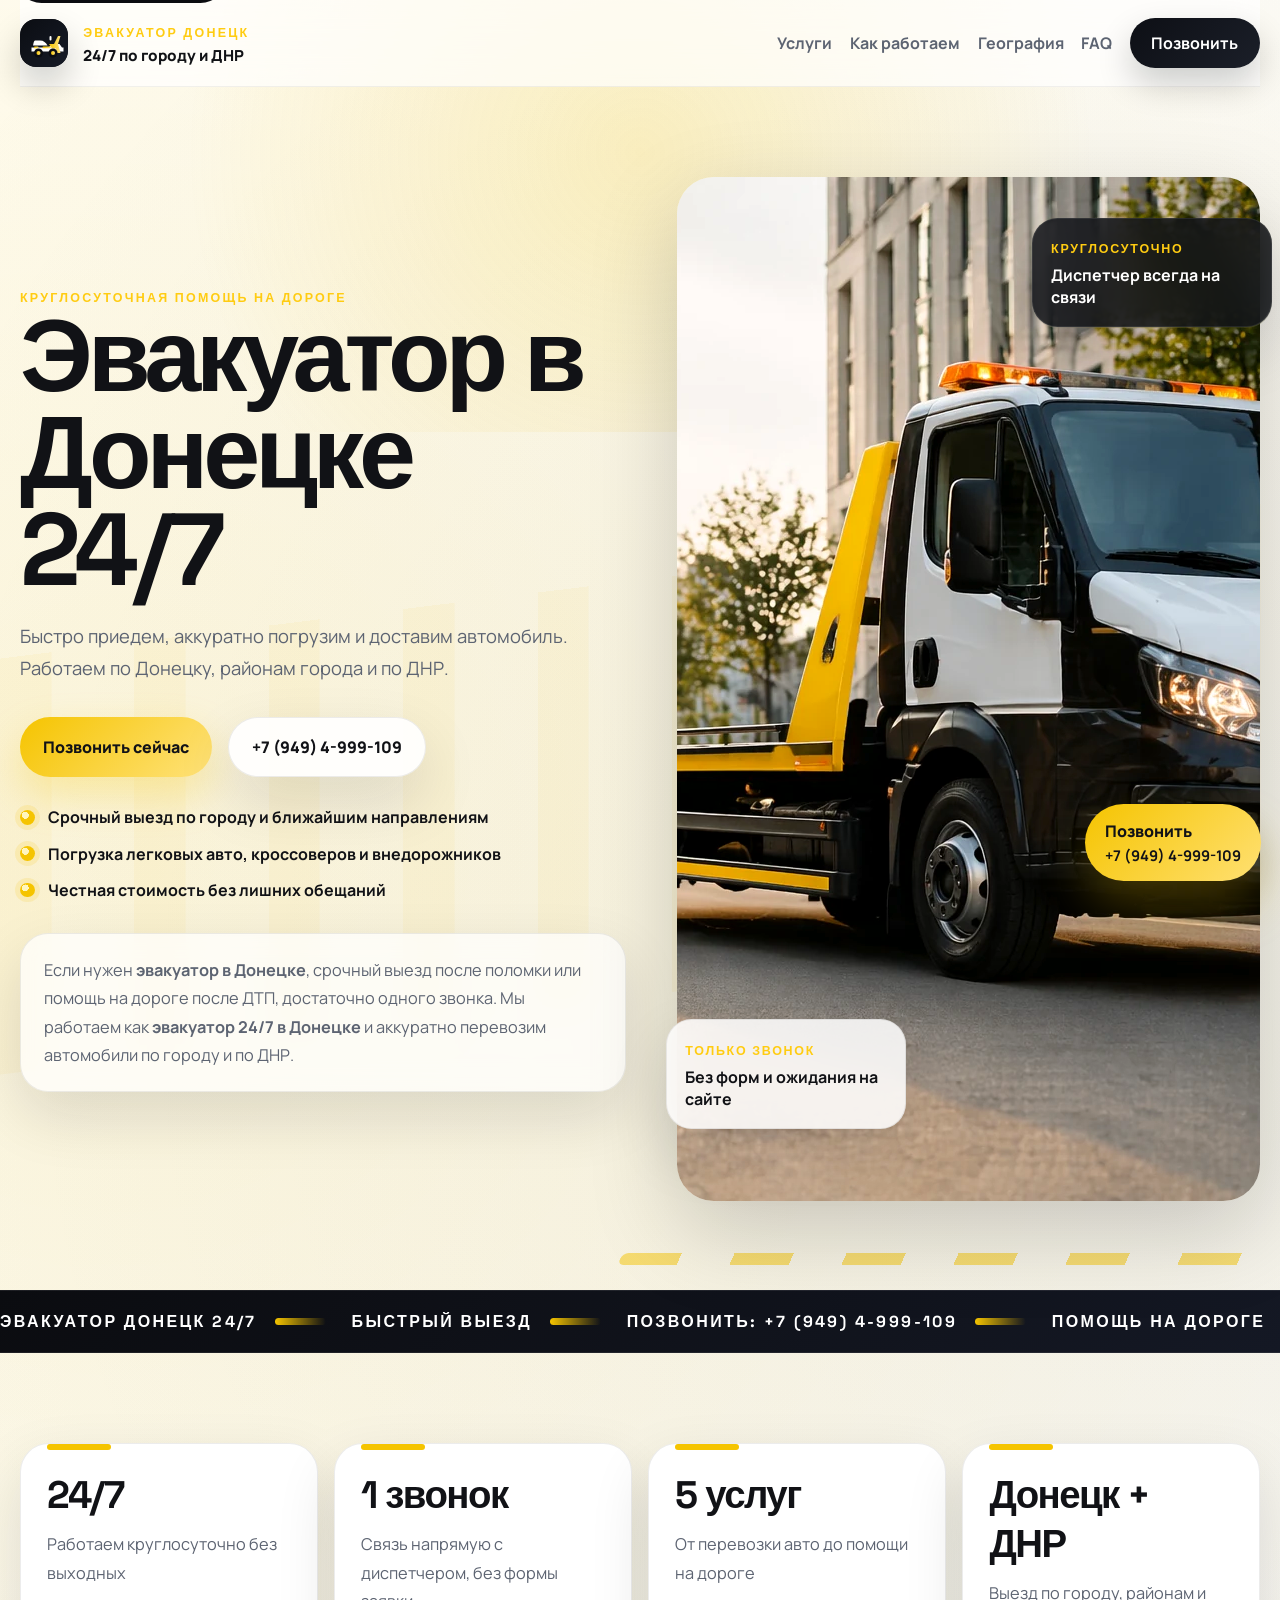
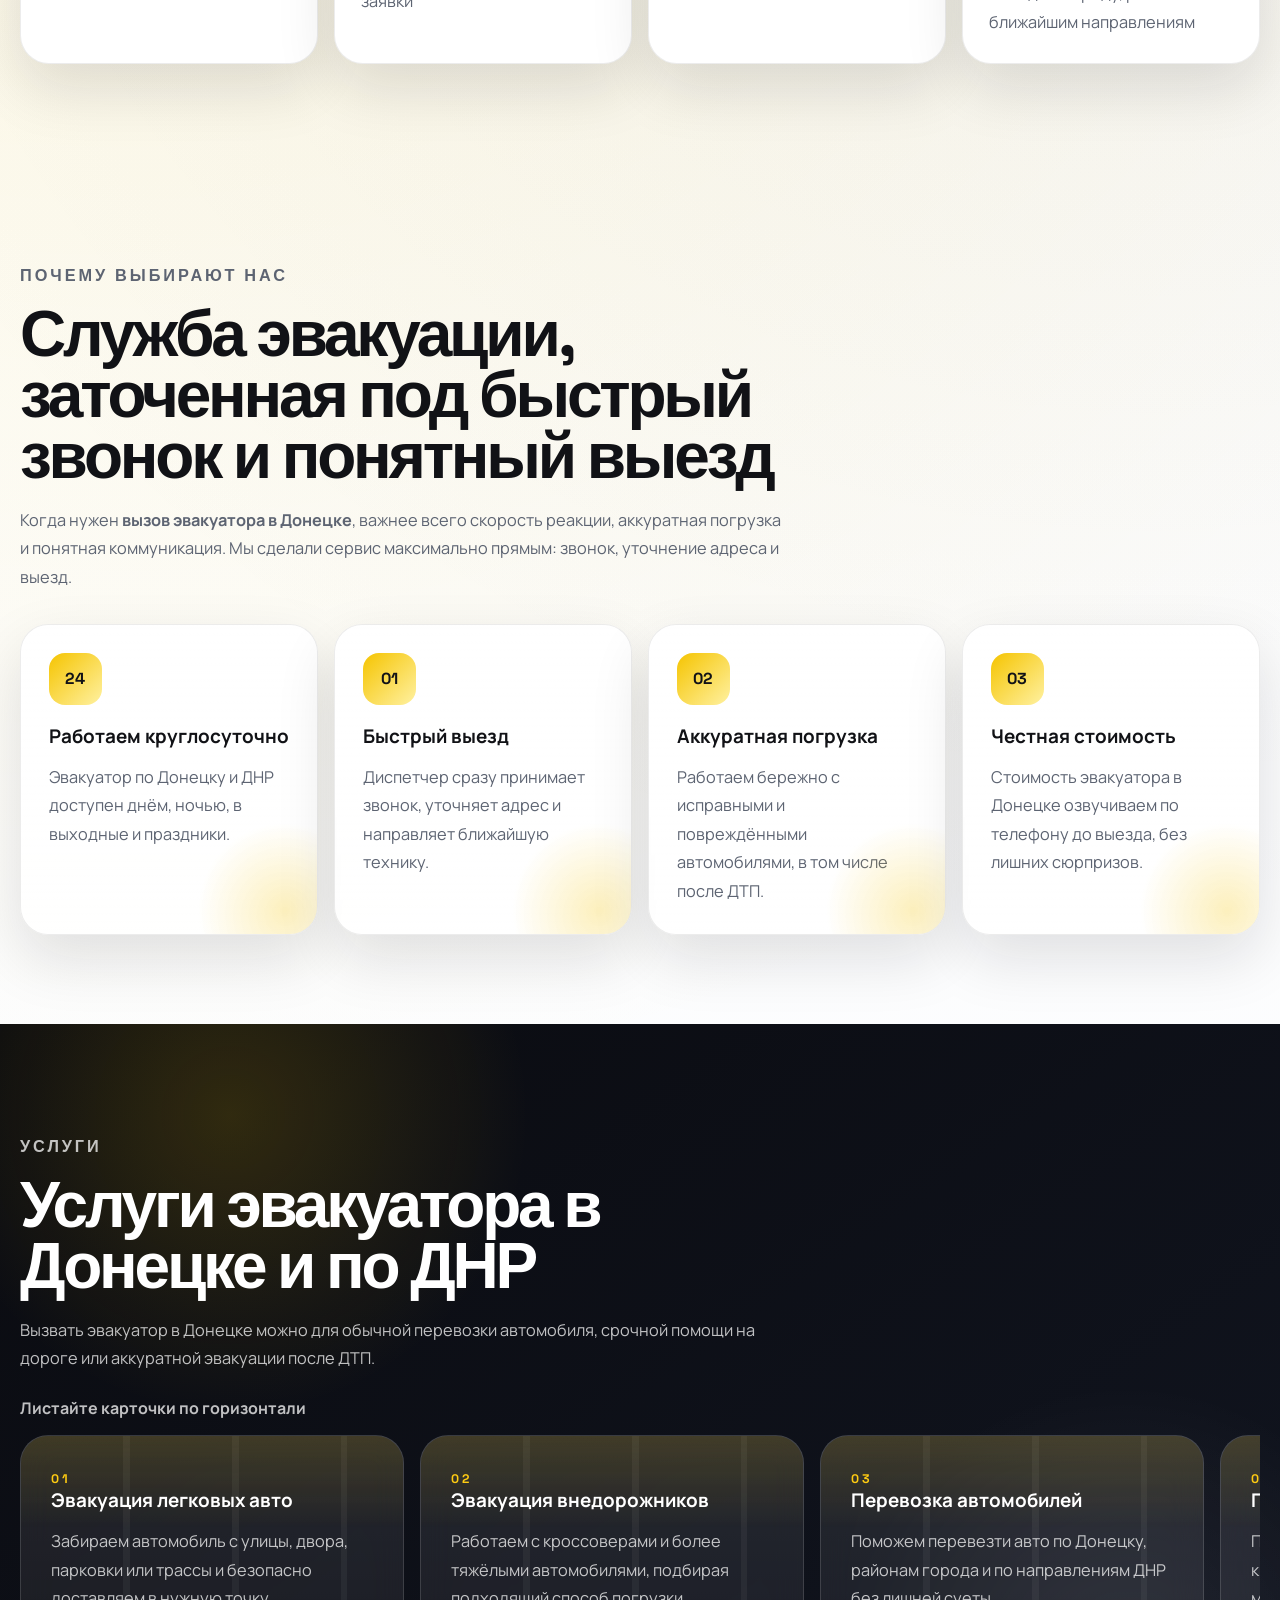
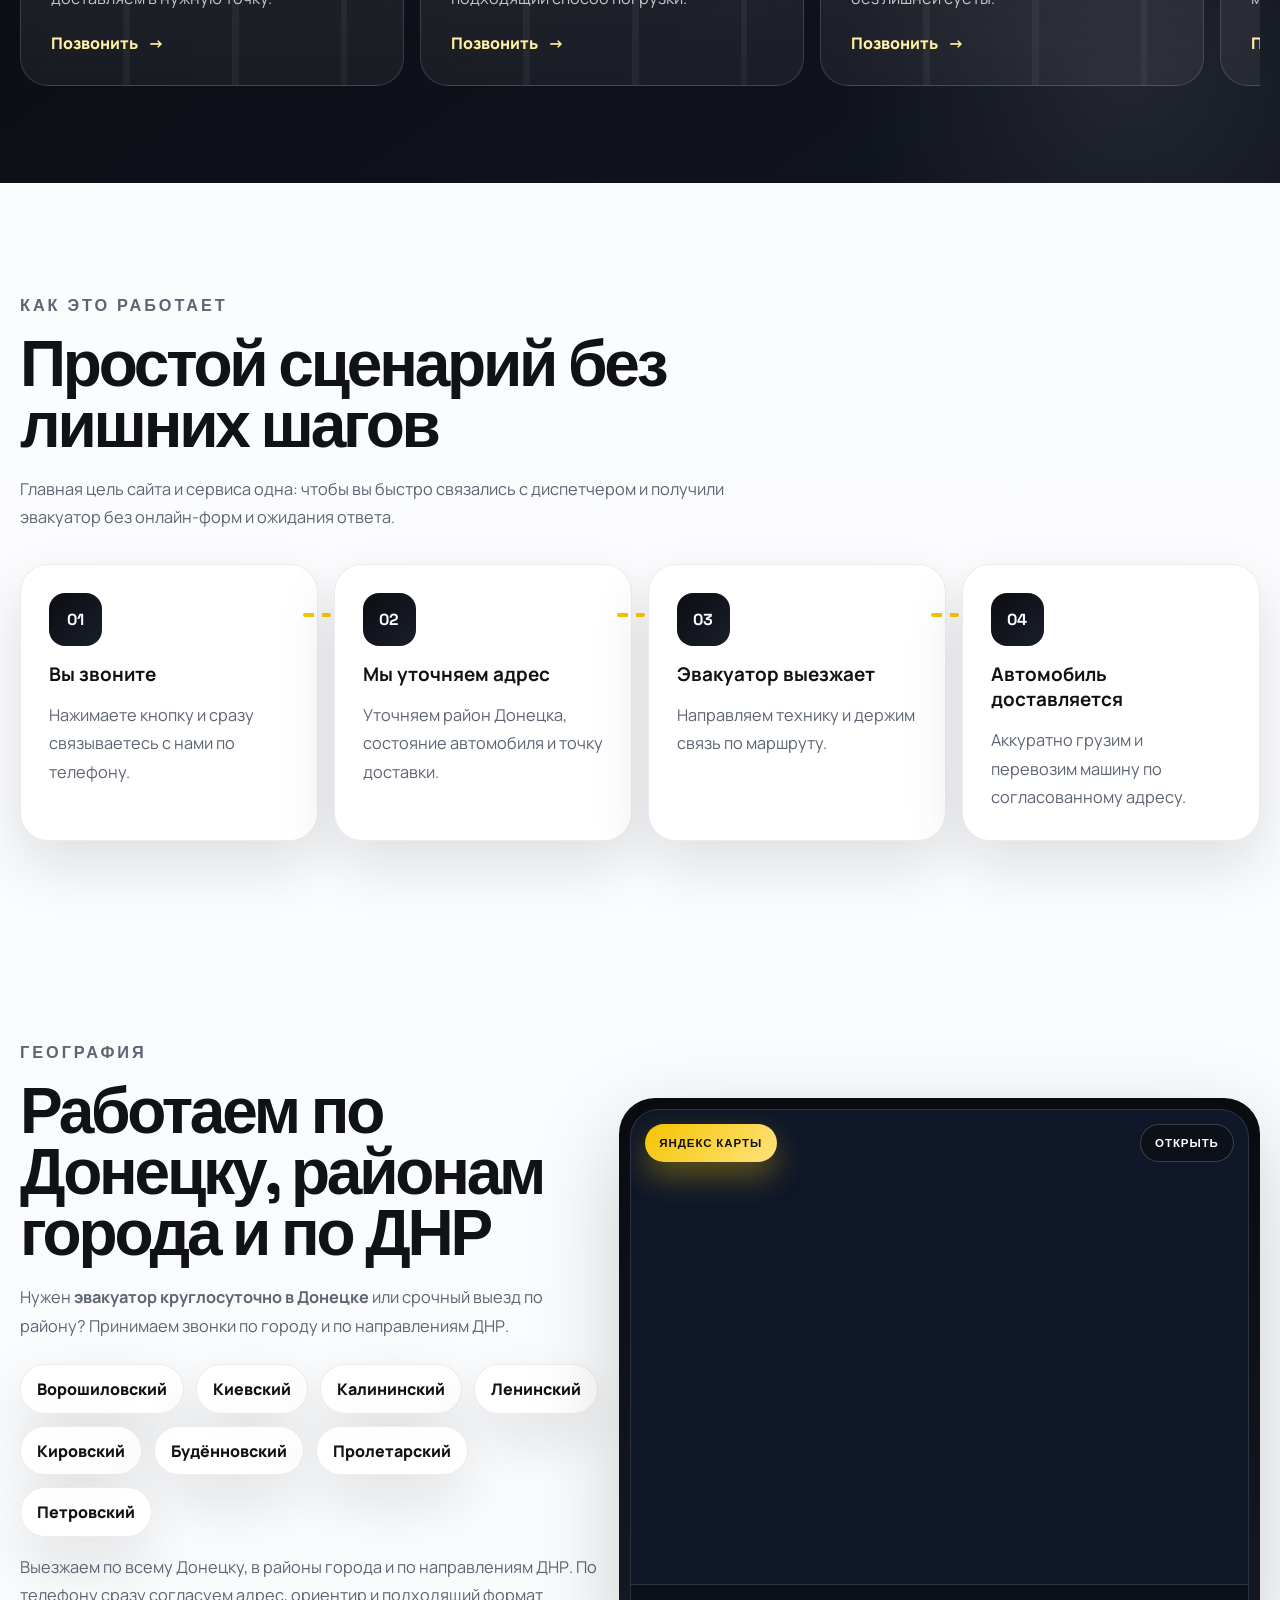
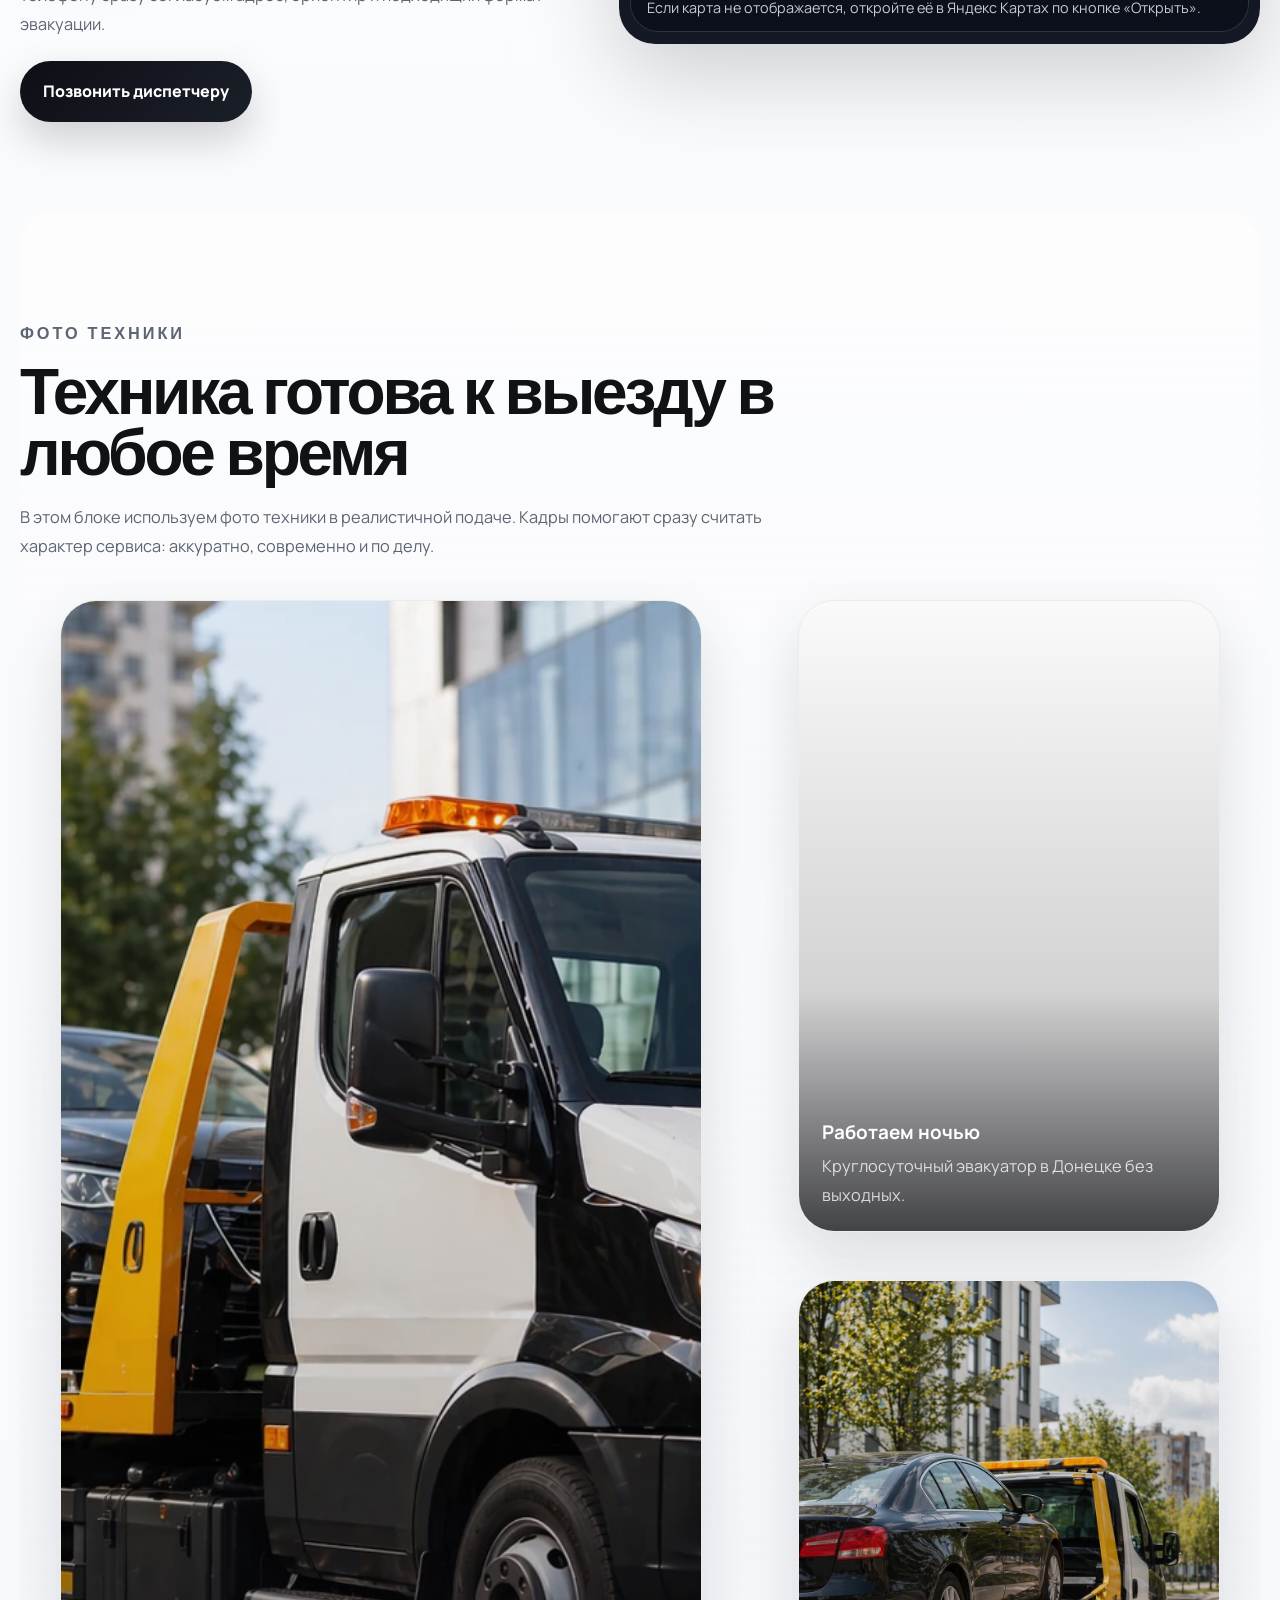
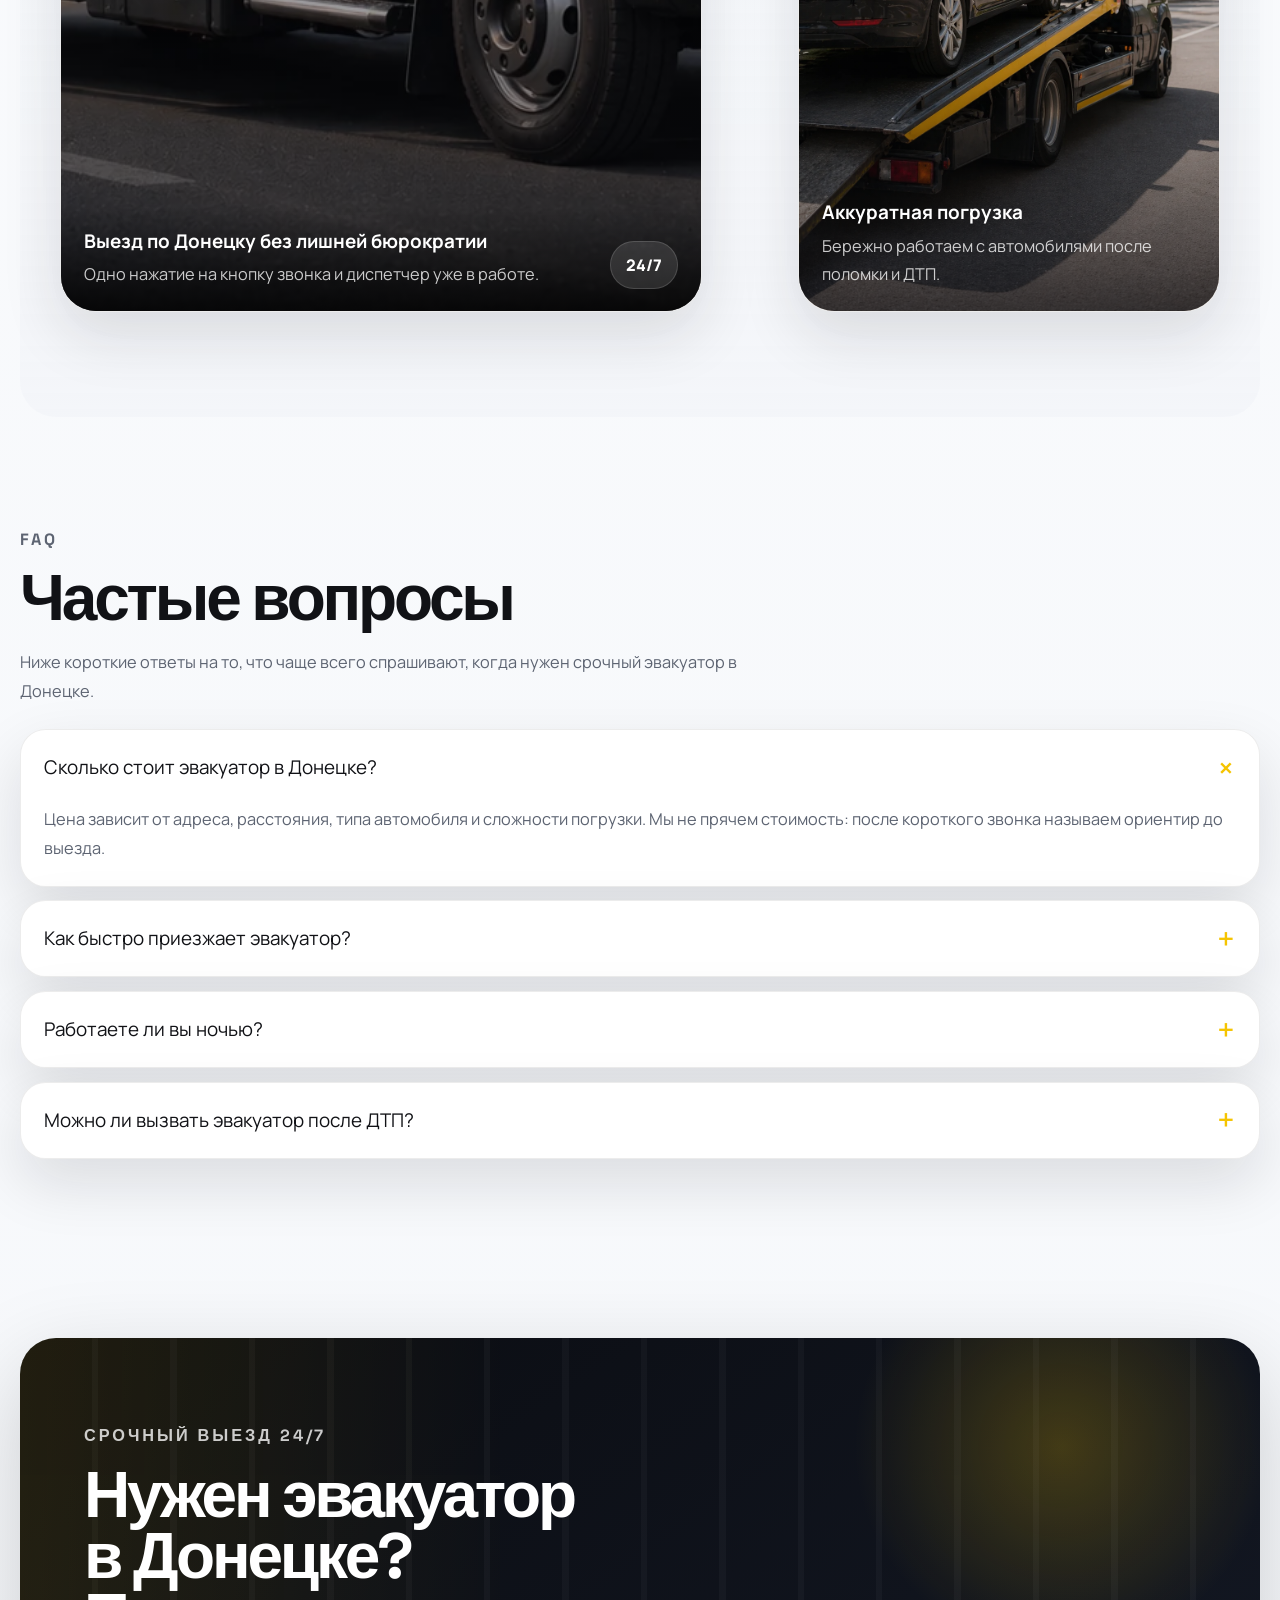
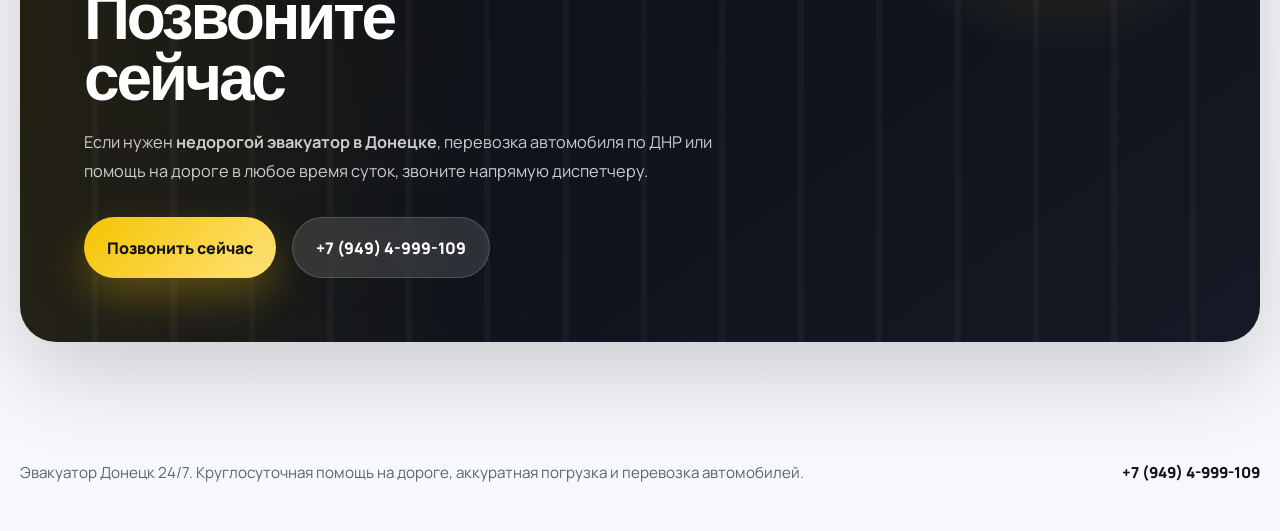
==== index.html @ 84c9714b "Initial publish: towing service landing page" ====
<!DOCTYPE html>
<html lang="ru">
<head>
  <meta charset="UTF-8">
  <meta name="viewport" content="width=device-width, initial-scale=1.0">
  <title>Эвакуатор в Донецке 24/7 | Вызвать эвакуатор по ДНР | +7 (949) 4-999-109</title>
  <meta name="description" content="Эвакуатор в Донецке 24/7 и по ДНР. Быстрый выезд, аккуратная погрузка, помощь на дороге и эвакуация после ДТП. Звоните: +7 (949) 4-999-109.">
  <meta name="keywords" content="эвакуатор Донецк, вызвать эвакуатор Донецк, эвакуатор ДНР, эвакуатор круглосуточно Донецк, эвакуатор 24/7 Донецк, срочный эвакуатор Донецк, недорогой эвакуатор Донецк, помощь на дороге Донецк">
  <meta name="robots" content="index,follow">
  <meta name="theme-color" content="#f5c400">
  <meta property="og:locale" content="ru_RU">
  <meta property="og:type" content="website">
  <meta property="og:title" content="Эвакуатор в Донецке 24/7">
  <meta property="og:description" content="Быстрый выезд по Донецку и ДНР. Только звонок, без форм и ожидания.">
  <meta property="og:image" content="assets/og-cover.svg">
  <meta property="og:image:type" content="image/svg+xml">
  <meta property="og:image:alt" content="Эвакуатор в Донецке 24/7">
  <link rel="preconnect" href="https://fonts.googleapis.com">
  <link rel="preconnect" href="https://fonts.gstatic.com" crossorigin>
  <link href="https://fonts.googleapis.com/css2?family=Manrope:wght@500;700;800&family=Space+Grotesk:wght@500;700&display=swap" rel="stylesheet">
  <link rel="preload" href="assets/tow-hero-photo.webp" as="image">
  <link rel="icon" href="assets/favicon.svg" type="image/svg+xml">
  <link rel="stylesheet" href="styles.css">
  <script type="application/ld+json">
    {
      "@context": "https://schema.org",
      "@type": "LocalBusiness",
      "name": "Эвакуатор в Донецке 24/7",
      "description": "Круглосуточный эвакуатор в Донецке и по ДНР. Быстрый выезд, аккуратная погрузка, перевозка автомобилей и помощь на дороге.",
      "telephone": "+79494999109",
      "areaServed": [
        {
          "@type": "City",
          "name": "Донецк"
        },
        {
          "@type": "AdministrativeArea",
          "name": "ДНР"
        }
      ],
      "openingHours": "Mo-Su 00:00-23:59",
      "serviceType": [
        "Эвакуатор Донецк",
        "Эвакуация легковых авто",
        "Эвакуация внедорожников",
        "Перевозка автомобилей",
        "Помощь на дороге"
      ],
      "image": "assets/og-cover.svg",
      "url": "./"
    }
  </script>
  <script type="application/ld+json">
    {
      "@context": "https://schema.org",
      "@type": "FAQPage",
      "mainEntity": [
        {
          "@type": "Question",
          "name": "Сколько стоит эвакуатор в Донецке?",
          "acceptedAnswer": {
            "@type": "Answer",
            "text": "Стоимость зависит от адреса, расстояния, типа автомобиля и сложности погрузки. Точную цену сообщаем по телефону до выезда."
          }
        },
        {
          "@type": "Question",
          "name": "Как быстро приезжает эвакуатор?",
          "acceptedAnswer": {
            "@type": "Answer",
            "text": "Диспетчер сразу уточняет адрес и направляет ближайший экипаж. Стараемся выезжать максимально быстро по Донецку и направлениям ДНР."
          }
        },
        {
          "@type": "Question",
          "name": "Работаете ли вы ночью?",
          "acceptedAnswer": {
            "@type": "Answer",
            "text": "Да, эвакуатор в Донецке работает круглосуточно, без выходных и праздников."
          }
        },
        {
          "@type": "Question",
          "name": "Можно ли вызвать эвакуатор после ДТП?",
          "acceptedAnswer": {
            "@type": "Answer",
            "text": "Да, выезжаем на эвакуацию после ДТП, аккуратно грузим автомобиль и доставляем его по указанному адресу."
          }
        }
      ]
    }
  </script>
</head>
<body>
  <a class="skip-link" href="#content">Перейти к содержанию</a>

  <div class="page-shell">
    <header class="site-header">
      <a class="logo-block" href="#top" aria-label="Эвакуатор в Донецке">
        <span class="logo-mark" aria-hidden="true">
          <img src="assets/logo-tow.svg" alt="" width="64" height="64" loading="eager" decoding="async">
        </span>
        <span>
          <span class="logo-kicker">Эвакуатор Донецк</span>
          <span class="logo-title">24/7 по городу и ДНР</span>
        </span>
      </a>

      <nav class="site-nav" aria-label="Навигация по сайту">
        <a href="#services">Услуги</a>
        <a href="#workflow">Как работаем</a>
        <a href="#coverage">География</a>
        <a href="#faq">FAQ</a>
        <a class="nav-call" href="tel:+79494999109">Позвонить</a>
      </nav>
    </header>

    <main id="content">
      <section class="hero section-anchor" id="top">
        <div class="hero-copy">
          <p class="eyebrow">Круглосуточная помощь на дороге</p>
          <h1>Эвакуатор в Донецке 24/7</h1>
          <p class="hero-lead">
            Быстро приедем, аккуратно погрузим и доставим автомобиль. Работаем по Донецку, районам города и по ДНР.
          </p>

          <div class="hero-actions">
            <a class="btn btn-primary pulse" href="tel:+79494999109">Позвонить сейчас</a>
            <a class="phone-badge" href="tel:+79494999109">+7 (949) 4-999-109</a>
          </div>

          <ul class="hero-points" aria-label="Преимущества">
            <li>Срочный выезд по городу и ближайшим направлениям</li>
            <li>Погрузка легковых авто, кроссоверов и внедорожников</li>
            <li>Честная стоимость без лишних обещаний</li>
          </ul>

          <div class="hero-search-copy">
            <p>
              Если нужен <strong>эвакуатор в Донецке</strong>, срочный выезд после поломки или помощь на дороге после ДТП, достаточно одного звонка.
              Мы работаем как <strong>эвакуатор 24/7 в Донецке</strong> и аккуратно перевозим автомобили по городу и по ДНР.
            </p>
          </div>
        </div>

        <div class="hero-visual">
          <div class="hero-road"></div>
          <div class="hero-card hero-card--top">
            <span class="card-label">Круглосуточно</span>
            <strong>Диспетчер всегда на связи</strong>
          </div>
          <img src="assets/tow-hero-photo.webp" alt="Фото современного эвакуатора для выезда по Донецку и ДНР" width="1536" height="1024" loading="eager" fetchpriority="high">
          <div class="hero-card hero-card--bottom">
            <span class="card-label">Только звонок</span>
            <strong>Без форм и ожидания на сайте</strong>
          </div>
        </div>
      </section>

      <section class="ticker" aria-label="Бегущая строка">
        <div class="ticker-strip">
          <div class="ticker-group">
            <span class="ticker-item">ЭВАКУАТОР ДОНЕЦК 24/7</span>
            <span class="ticker-item">БЫСТРЫЙ ВЫЕЗД</span>
            <span class="ticker-item">ПОЗВОНИТЬ: +7 (949) 4-999-109</span>
            <span class="ticker-item">ПОМОЩЬ НА ДОРОГЕ</span>
          </div>
          <div class="ticker-group" aria-hidden="true">
            <span class="ticker-item">ЭВАКУАТОР ДОНЕЦК 24/7</span>
            <span class="ticker-item">БЫСТРЫЙ ВЫЕЗД</span>
            <span class="ticker-item">ПОЗВОНИТЬ: +7 (949) 4-999-109</span>
            <span class="ticker-item">ПОМОЩЬ НА ДОРОГЕ</span>
          </div>
        </div>
      </section>

      <section class="metrics reveal">
        <article class="metric-card">
          <span class="metric-value">24/7</span>
          <p>Работаем круглосуточно без выходных</p>
        </article>
        <article class="metric-card">
          <span class="metric-value">1 звонок</span>
          <p>Связь напрямую с диспетчером, без формы заявки</p>
        </article>
        <article class="metric-card">
          <span class="metric-value">5 услуг</span>
          <p>От перевозки авто до помощи на дороге</p>
        </article>
        <article class="metric-card">
          <span class="metric-value">Донецк + ДНР</span>
          <p>Выезд по городу, районам и ближайшим направлениям</p>
        </article>
      </section>

      <section class="benefits reveal" id="benefits">
        <div class="section-heading">
          <p class="eyebrow">Почему выбирают нас</p>
          <h2>Служба эвакуации, заточенная под быстрый звонок и понятный выезд</h2>
          <p>
            Когда нужен <strong>вызов эвакуатора в Донецке</strong>, важнее всего скорость реакции, аккуратная погрузка и понятная коммуникация. Мы сделали сервис максимально прямым: звонок, уточнение адреса и выезд.
          </p>
        </div>

        <div class="benefit-grid">
          <article class="glass-card">
            <div class="icon-badge">24</div>
            <h3>Работаем круглосуточно</h3>
            <p>Эвакуатор по Донецку и ДНР доступен днём, ночью, в выходные и праздники.</p>
          </article>
          <article class="glass-card">
            <div class="icon-badge">01</div>
            <h3>Быстрый выезд</h3>
            <p>Диспетчер сразу принимает звонок, уточняет адрес и направляет ближайшую технику.</p>
          </article>
          <article class="glass-card">
            <div class="icon-badge">02</div>
            <h3>Аккуратная погрузка</h3>
            <p>Работаем бережно с исправными и повреждёнными автомобилями, в том числе после ДТП.</p>
          </article>
          <article class="glass-card">
            <div class="icon-badge">03</div>
            <h3>Честная стоимость</h3>
            <p>Стоимость эвакуатора в Донецке озвучиваем по телефону до выезда, без лишних сюрпризов.</p>
          </article>
        </div>
      </section>

      <section class="services reveal section-anchor" id="services">
        <div class="section-heading">
          <p class="eyebrow">Услуги</p>
          <h2>Услуги эвакуатора в Донецке и по ДНР</h2>
          <p>
            Вызвать эвакуатор в Донецке можно для обычной перевозки автомобиля, срочной помощи на дороге или аккуратной эвакуации после ДТП.
          </p>
        </div>

        <p class="scroll-hint">Листайте карточки по горизонтали</p>

        <div class="services-track">
          <article class="service-card">
            <span class="service-index">01</span>
            <h3>Эвакуация легковых авто</h3>
            <p>Забираем автомобиль с улицы, двора, парковки или трассы и безопасно доставляем в нужную точку.</p>
            <a class="text-link" href="tel:+79494999109">Позвонить</a>
          </article>

          <article class="service-card">
            <span class="service-index">02</span>
            <h3>Эвакуация внедорожников</h3>
            <p>Работаем с кроссоверами и более тяжёлыми автомобилями, подбирая подходящий способ погрузки.</p>
            <a class="text-link" href="tel:+79494999109">Позвонить</a>
          </article>

          <article class="service-card">
            <span class="service-index">03</span>
            <h3>Перевозка автомобилей</h3>
            <p>Поможем перевезти авто по Донецку, районам города и по направлениям ДНР без лишней суеты.</p>
            <a class="text-link" href="tel:+79494999109">Позвонить</a>
          </article>

          <article class="service-card">
            <span class="service-index">04</span>
            <h3>Перевозка спецтехники</h3>
            <p>Перевозим мини-погрузчики, квадроциклы, коммунальную и другую малую спецтехнику по Донецку и ДНР.</p>
            <a class="text-link" href="tel:+79494999109">Позвонить</a>
          </article>

          <article class="service-card">
            <span class="service-index">05</span>
            <h3>Эвакуация после ДТП</h3>
            <p>Выезжаем аккуратно, без лишней спешки, чтобы безопасно погрузить и доставить повреждённый автомобиль.</p>
            <a class="text-link" href="tel:+79494999109">Позвонить</a>
          </article>
        </div>
      </section>

      <section class="workflow reveal section-anchor" id="workflow">
        <div class="section-heading">
          <p class="eyebrow">Как это работает</p>
          <h2>Простой сценарий без лишних шагов</h2>
          <p>Главная цель сайта и сервиса одна: чтобы вы быстро связались с диспетчером и получили эвакуатор без онлайн-форм и ожидания ответа.</p>
        </div>

        <div class="workflow-grid">
          <article class="step-card">
            <div class="step-num">01</div>
            <h3>Вы звоните</h3>
            <p>Нажимаете кнопку и сразу связываетесь с нами по телефону.</p>
          </article>

          <article class="step-card">
            <div class="step-num">02</div>
            <h3>Мы уточняем адрес</h3>
            <p>Уточняем район Донецка, состояние автомобиля и точку доставки.</p>
          </article>

          <article class="step-card">
            <div class="step-num">03</div>
            <h3>Эвакуатор выезжает</h3>
            <p>Направляем технику и держим связь по маршруту.</p>
          </article>

          <article class="step-card">
            <div class="step-num">04</div>
            <h3>Автомобиль доставляется</h3>
            <p>Аккуратно грузим и перевозим машину по согласованному адресу.</p>
          </article>
        </div>
      </section>

      <section class="geography reveal section-anchor" id="coverage">
        <div class="geo-copy">
          <div class="section-heading">
            <p class="eyebrow">География</p>
            <h2>Работаем по Донецку, районам города и по ДНР</h2>
            <p>
              Нужен <strong>эвакуатор круглосуточно в Донецке</strong> или срочный выезд по району? Принимаем звонки по городу и по направлениям ДНР.
            </p>
          </div>

          <div class="geo-tags">
            <span>Ворошиловский</span>
            <span>Киевский</span>
            <span>Калининский</span>
            <span>Ленинский</span>
            <span>Кировский</span>
            <span>Будённовский</span>
            <span>Пролетарский</span>
            <span>Петровский</span>
          </div>

          <p class="geo-description">
            Выезжаем по всему Донецку, в районы города и по направлениям ДНР. По телефону сразу согласуем адрес, ориентир и подходящий формат эвакуации.
          </p>

          <a class="btn btn-secondary" href="tel:+79494999109">Позвонить диспетчеру</a>
        </div>

        <div class="geo-map">
          <div class="geo-map-shell">
            <div class="geo-map-toolbar">
              <span class="geo-map-badge">Яндекс Карты</span>
              <a class="geo-map-link" href="https://yandex.ru/maps/?ll=37.802850%2C48.015883&pt=37.802850,48.015883,pm2ylm&z=10" target="_blank" rel="noopener noreferrer">Открыть</a>
            </div>
            <iframe
              src="https://yandex.ru/map-widget/v1/?ll=37.802850%2C48.015883&pt=37.802850,48.015883,pm2ylm&z=10"
              title="Яндекс карта Донецка и ДНР"
              loading="lazy"
              allowfullscreen
              referrerpolicy="no-referrer-when-downgrade">
              Карта не загрузилась. <a href="https://yandex.ru/maps/?ll=37.802850%2C48.015883&pt=37.802850,48.015883,pm2ylm&z=10" target="_blank" rel="noopener noreferrer">Открыть карту в Яндексе</a>.
            </iframe>
            <p class="geo-map-fallback">Если карта не отображается, откройте её в Яндекс Картах по кнопке «Открыть».</p>
          </div>
        </div>
      </section>

      <section class="fleet reveal section-anchor" id="fleet">
        <div class="section-heading">
          <p class="eyebrow">Фото техники</p>
          <h2>Техника готова к выезду в любое время</h2>
          <p>
            В этом блоке используем фото техники в реалистичной подаче. Кадры помогают сразу считать характер сервиса: аккуратно, современно и по делу.
          </p>
        </div>

        <div class="fleet-grid">
          <figure class="fleet-card fleet-card--large">
            <img src="assets/fleet-day-photo.webp" alt="Фото эвакуатора на дневном выезде в Донецке" width="1672" height="941" loading="lazy" decoding="async">
            <figcaption>
              <div>
                <strong>Выезд по Донецку без лишней бюрократии</strong>
                <p>Одно нажатие на кнопку звонка и диспетчер уже в работе.</p>
              </div>
              <span>24/7</span>
            </figcaption>
          </figure>

          <div class="fleet-stack">
            <figure class="fleet-card">
              <img src="assets/fleet-night-photo.webp" alt="Фото ночного выезда эвакуатора по Донецку" width="1024" height="1536" loading="lazy" decoding="async">
              <figcaption>
                <div>
                  <strong>Работаем ночью</strong>
                  <p>Круглосуточный эвакуатор в Донецке без выходных.</p>
                </div>
              </figcaption>
            </figure>

            <figure class="fleet-card">
              <img src="assets/fleet-loading-photo.webp" alt="Фото аккуратной погрузки автомобиля на эвакуатор" width="1024" height="1536" loading="lazy" decoding="async">
              <figcaption>
                <div>
                  <strong>Аккуратная погрузка</strong>
                  <p>Бережно работаем с автомобилями после поломки и ДТП.</p>
                </div>
              </figcaption>
            </figure>
          </div>
        </div>
      </section>

      <section class="faq reveal section-anchor" id="faq">
        <div class="section-heading">
          <p class="eyebrow">FAQ</p>
          <h2>Частые вопросы</h2>
          <p>Ниже короткие ответы на то, что чаще всего спрашивают, когда нужен срочный эвакуатор в Донецке.</p>
        </div>

        <div class="faq-list">
          <details class="faq-item" open>
            <summary>Сколько стоит эвакуатор в Донецке?</summary>
            <p>Цена зависит от адреса, расстояния, типа автомобиля и сложности погрузки. Мы не прячем стоимость: после короткого звонка называем ориентир до выезда.</p>
          </details>

          <details class="faq-item">
            <summary>Как быстро приезжает эвакуатор?</summary>
            <p>После звонка уточняем точку в Донецке или по ДНР и направляем ближайшую свободную технику. Наша задача — выехать настолько быстро, насколько это позволяет дорожная ситуация.</p>
          </details>

          <details class="faq-item">
            <summary>Работаете ли вы ночью?</summary>
            <p>Да, эвакуатор в Донецке работает круглосуточно. Принимаем звонки 24/7 и выезжаем ночью, утром, днём и вечером.</p>
          </details>

          <details class="faq-item">
            <summary>Можно ли вызвать эвакуатор после ДТП?</summary>
            <p>Да, выезжаем после ДТП, аккуратно грузим повреждённый автомобиль и доставляем его на стоянку, в сервис или по другому согласованному адресу.</p>
          </details>
        </div>
      </section>

      <section class="cta reveal">
        <div class="cta-inner">
          <p class="eyebrow">Срочный выезд 24/7</p>
          <h2>Нужен эвакуатор в Донецке? Позвоните сейчас</h2>
          <p>
            Если нужен <strong>недорогой эвакуатор в Донецке</strong>, перевозка автомобиля по ДНР или помощь на дороге в любое время суток, звоните напрямую диспетчеру.
          </p>

          <div class="hero-actions">
            <a class="btn btn-primary pulse" href="tel:+79494999109">Позвонить сейчас</a>
            <a class="phone-badge phone-badge--light" href="tel:+79494999109">+7 (949) 4-999-109</a>
          </div>
        </div>
      </section>
    </main>

    <footer class="site-footer">
      <p>Эвакуатор Донецк 24/7. Круглосуточная помощь на дороге, аккуратная погрузка и перевозка автомобилей.</p>
      <a href="tel:+79494999109">+7 (949) 4-999-109</a>
    </footer>
  </div>

  <a class="sticky-call pulse" href="tel:+79494999109" aria-label="Позвонить в службу эвакуации в Донецке">
    Позвонить
    <span>+7 (949) 4-999-109</span>
  </a>

  <script src="script.js" defer></script>
</body>
</html>
---- styles.css ----
:root {
  --bg: #f7f8fb;
  --surface: rgba(255, 255, 255, 0.86);
  --surface-strong: #ffffff;
  --surface-dark: #0b0c10;
  --surface-dark-2: #151821;
  --text: #111216;
  --muted: #5d6472;
  --line: rgba(17, 18, 22, 0.08);
  --yellow: #f5c400;
  --yellow-soft: #fff1a1;
  --yellow-strong: #ffcc12;
  --white: #ffffff;
  --shadow: 0 24px 60px rgba(17, 18, 22, 0.12);
  --shadow-heavy: 0 30px 90px rgba(7, 8, 12, 0.18);
  --radius-xl: 36px;
  --radius-lg: 28px;
  --radius-md: 20px;
  --container: 1240px;
  --scroll-offset: 0px;
  --hero-shift: 0px;
  --parallax: 0px;
  --ticker-gap: clamp(1.45rem, 2vw, 2.25rem);
}

*,
*::before,
*::after {
  box-sizing: border-box;
}

html {
  scroll-behavior: smooth;
  overflow-x: hidden;
}

body {
  margin: 0;
  font-family: "Manrope", sans-serif;
  color: var(--text);
  background:
    radial-gradient(circle at 10% 10%, rgba(245, 196, 0, 0.14), transparent 24%),
    radial-gradient(circle at 90% 12%, rgba(17, 18, 22, 0.05), transparent 20%),
    linear-gradient(180deg, #ffffff 0%, #f6f8fb 100%);
  overflow-x: hidden;
}

body::before,
body::after {
  content: "";
  position: fixed;
  pointer-events: none;
  inset: 0;
  z-index: -2;
}

body::before {
  top: -8rem;
  height: 35rem;
  background: radial-gradient(circle at center, rgba(245, 196, 0, 0.18), transparent 65%);
  transform: translateY(calc(var(--scroll-offset) * -0.06));
}

body::after {
  top: auto;
  bottom: -6rem;
  height: 26rem;
  background: repeating-linear-gradient(90deg, rgba(245, 196, 0, 0.12) 0 3.2rem, transparent 3.2rem 8.4rem);
  opacity: 0.42;
  transform: skewY(-7deg) translateY(calc(var(--scroll-offset) * -0.08));
}

::selection {
  background: rgba(245, 196, 0, 0.3);
  color: var(--text);
}

img {
  display: block;
  max-width: 100%;
}

a {
  color: inherit;
  text-decoration: none;
}

p {
  margin: 0;
}

.skip-link {
  position: absolute;
  left: 1rem;
  top: -3rem;
  z-index: 100;
  padding: 0.9rem 1.1rem;
  border-radius: 999px;
  background: var(--surface-dark);
  color: var(--white);
  transition: top 0.2s ease;
}

.skip-link:focus {
  top: 1rem;
}

.page-shell {
  width: min(var(--container), calc(100% - 2rem));
  margin: 0 auto;
}

.site-header {
  position: sticky;
  top: 0;
  z-index: 50;
  display: flex;
  align-items: center;
  justify-content: space-between;
  gap: 1.25rem;
  padding: 1.1rem 0;
  backdrop-filter: blur(20px);
  background: rgba(255, 255, 255, 0.7);
  border-bottom: 1px solid rgba(17, 18, 22, 0.06);
}

.logo-block {
  display: inline-flex;
  align-items: center;
  gap: 0.95rem;
  min-width: 0;
}

.logo-mark {
  position: relative;
  width: 3rem;
  height: 3rem;
  flex: 0 0 3rem;
  border-radius: 1rem;
  overflow: hidden;
  background: linear-gradient(145deg, #191b21, #090a0d);
  box-shadow: inset 0 0 0 1px rgba(255, 255, 255, 0.08), 0 18px 35px rgba(7, 8, 12, 0.2);
}

.logo-mark img {
  width: 100%;
  height: 100%;
  object-fit: cover;
  border-radius: inherit;
}

.logo-kicker,
.eyebrow,
.service-index {
  display: inline-block;
  font-family: "Space Grotesk", sans-serif;
  letter-spacing: 0.18em;
  text-transform: uppercase;
  font-size: 0.78rem;
  font-weight: 700;
}

.logo-kicker,
.eyebrow {
  color: var(--yellow-strong);
}

.logo-title {
  display: block;
  margin-top: 0.22rem;
  font-size: 0.95rem;
  font-weight: 800;
  color: var(--text);
}

.site-nav {
  display: flex;
  align-items: center;
  gap: 1.1rem;
  font-weight: 700;
  color: var(--muted);
}

.site-nav a {
  transition: color 0.25s ease, transform 0.25s ease;
}

.site-nav a:hover,
.site-nav a:focus-visible {
  color: var(--text);
  transform: translateY(-1px);
}

.nav-call {
  padding: 0.9rem 1.35rem;
  border-radius: 999px;
  background: linear-gradient(135deg, #0d0f15, #1b1f29);
  color: var(--white);
  box-shadow: 0 16px 35px rgba(7, 8, 12, 0.2);
}

.section-anchor {
  scroll-margin-top: 6rem;
}

.hero,
.benefits,
.services,
.workflow,
.geography,
.fleet,
.faq,
.cta,
.metrics {
  padding: clamp(3rem, 7vw, 6rem) 0;
}

.hero {
  position: relative;
  display: grid;
  grid-template-columns: minmax(0, 1.02fr) minmax(0, 0.98fr);
  gap: clamp(1.8rem, 4vw, 3.8rem);
  align-items: center;
  min-height: calc(100svh - 6.25rem);
}

.hero::before {
  content: "";
  position: absolute;
  inset: auto 0 1.6rem auto;
  width: min(40rem, 60%);
  height: 0.75rem;
  border-radius: 999px;
  background: repeating-linear-gradient(90deg, var(--yellow) 0 3.7rem, transparent 3.7rem 7rem);
  opacity: 0.5;
  transform: skewX(-24deg);
  animation: laneShift 8s linear infinite;
}

.hero-copy {
  position: relative;
  z-index: 2;
}

.hero h1,
.section-heading h2,
.cta-inner h2 {
  margin: 0;
  font-family: "Space Grotesk", sans-serif;
  font-weight: 700;
  line-height: 0.95;
  letter-spacing: -0.05em;
}

.hero h1 {
  max-width: 9ch;
  font-size: clamp(3.3rem, 8vw, 6.4rem);
}

.hero-lead,
.section-heading p,
.hero-search-copy p,
.service-card p,
.glass-card p,
.step-card p,
.geo-description,
.cta-inner p,
.faq-item p,
.metric-card p,
.fleet-card p {
  color: var(--muted);
  line-height: 1.75;
  font-size: 1.02rem;
}

.hero-lead {
  margin-top: 1.35rem;
  max-width: 38rem;
  font-size: 1.15rem;
}

.hero-actions {
  display: flex;
  flex-wrap: wrap;
  gap: 0.95rem;
  margin-top: 2rem;
}

.btn,
.phone-badge,
.sticky-call {
  display: inline-flex;
  align-items: center;
  justify-content: center;
  min-height: 3.8rem;
  padding: 0.95rem 1.45rem;
  border-radius: 999px;
  font-weight: 800;
  transition: transform 0.28s ease, box-shadow 0.28s ease, background 0.28s ease;
}

.btn:hover,
.btn:focus-visible,
.phone-badge:hover,
.phone-badge:focus-visible,
.sticky-call:hover,
.sticky-call:focus-visible {
  transform: translateY(-3px);
}

.btn-primary {
  color: #111217;
  background: linear-gradient(135deg, var(--yellow), #ffe27a);
  box-shadow: 0 18px 40px rgba(245, 196, 0, 0.28);
}

.btn-secondary {
  color: var(--white);
  background: linear-gradient(135deg, #0d0f15, #1b1f29);
  box-shadow: 0 18px 40px rgba(9, 10, 14, 0.18);
}

.phone-badge {
  color: var(--text);
  background: rgba(255, 255, 255, 0.9);
  border: 1px solid rgba(17, 18, 22, 0.08);
  box-shadow: var(--shadow);
}

.phone-badge--light {
  background: rgba(255, 255, 255, 0.12);
  color: var(--white);
  border-color: rgba(255, 255, 255, 0.16);
  backdrop-filter: blur(10px);
}

.hero-points {
  display: grid;
  gap: 0.9rem;
  padding: 0;
  margin: 1.8rem 0 0;
  list-style: none;
}

.hero-points li {
  display: flex;
  align-items: center;
  gap: 0.85rem;
  font-weight: 700;
}

.hero-points li::before {
  content: "";
  width: 0.92rem;
  height: 0.92rem;
  flex: 0 0 0.92rem;
  border-radius: 999px;
  background: radial-gradient(circle at 35% 35%, #fff6be 0 25%, var(--yellow) 26% 100%);
  box-shadow: 0 0 0 5px rgba(245, 196, 0, 0.15);
}

.hero-search-copy {
  max-width: 40rem;
  margin-top: 2rem;
  padding: 1.35rem 1.45rem;
  border-radius: 1.75rem;
  background: rgba(255, 255, 255, 0.72);
  border: 1px solid rgba(17, 18, 22, 0.08);
  box-shadow: var(--shadow);
  backdrop-filter: blur(14px);
}

.hero-visual {
  position: relative;
  min-height: 34rem;
}

.hero-visual img {
  position: relative;
  z-index: 2;
  width: 100%;
  min-height: 33rem;
  object-fit: cover;
  border-radius: 2.3rem;
  box-shadow: var(--shadow-heavy);
  transform: translateY(calc(var(--hero-shift) * -1));
  filter: saturate(1.02) contrast(1.02);
}

.hero-road {
  position: absolute;
  inset: auto 0 6% 0;
  height: 12rem;
  border-radius: 999px;
  background:
    radial-gradient(circle at center, rgba(245, 196, 0, 0.3), transparent 58%),
    linear-gradient(90deg, transparent, rgba(255, 255, 255, 0.25), transparent);
  filter: blur(18px);
}

.hero-card {
  position: absolute;
  z-index: 3;
  width: min(15rem, 42%);
  padding: 1.1rem 1.15rem;
  border-radius: 1.6rem;
  box-shadow: var(--shadow);
  backdrop-filter: blur(18px);
}

.hero-card strong {
  display: block;
  margin-top: 0.45rem;
  line-height: 1.35;
}

.hero-card--top {
  top: 4%;
  right: -2%;
  background: rgba(14, 16, 22, 0.84);
  color: var(--white);
  border: 1px solid rgba(255, 255, 255, 0.08);
}

.hero-card--bottom {
  left: -2%;
  bottom: 7%;
  background: rgba(255, 255, 255, 0.86);
  color: var(--text);
  border: 1px solid rgba(17, 18, 22, 0.08);
}

.card-label {
  display: inline-block;
  color: var(--yellow-strong);
  font-family: "Space Grotesk", sans-serif;
  font-size: 0.78rem;
  font-weight: 700;
  letter-spacing: 0.14em;
  text-transform: uppercase;
}

.ticker {
  position: relative;
  overflow: hidden;
  margin: 0 calc(50% - 50vw);
  padding: 1.25rem 0;
  background: linear-gradient(135deg, #0b0c10, #141824);
  color: var(--white);
  border-block: 1px solid rgba(255, 255, 255, 0.08);
}

.ticker-strip {
  display: flex;
  width: max-content;
  min-width: 100%;
  will-change: transform;
  animation: marquee 24s linear infinite;
}

.ticker-group {
  display: flex;
  align-items: center;
  gap: var(--ticker-gap);
  flex: 0 0 auto;
  padding-right: var(--ticker-gap);
  white-space: nowrap;
}

.ticker-item {
  display: inline-flex;
  align-items: center;
  gap: clamp(0.95rem, 1.4vw, 1.4rem);
  font-family: "Space Grotesk", sans-serif;
  font-weight: 700;
  letter-spacing: 0.15em;
  text-transform: uppercase;
}

.ticker-item::after {
  content: "";
  width: clamp(2.3rem, 4vw, 3.5rem);
  height: 0.38rem;
  border-radius: 999px;
  background: linear-gradient(90deg, var(--yellow), transparent);
}

.metrics {
  display: grid;
  grid-template-columns: repeat(4, minmax(0, 1fr));
  gap: 1rem;
}

.metric-card,
.glass-card,
.step-card,
.faq-item,
.fleet-card {
  background: var(--surface-strong);
  border: 1px solid rgba(17, 18, 22, 0.08);
  box-shadow: var(--shadow);
}

.metric-card {
  position: relative;
  overflow: hidden;
  padding: 1.65rem;
  border-radius: 1.8rem;
}

.metric-card::before {
  content: "";
  position: absolute;
  left: 1.65rem;
  top: 0;
  width: 4rem;
  height: 0.4rem;
  border-radius: 999px;
  background: var(--yellow);
}

.metric-value {
  display: inline-block;
  margin-bottom: 0.7rem;
  font-family: "Space Grotesk", sans-serif;
  font-size: clamp(1.7rem, 3vw, 2.5rem);
  font-weight: 700;
  letter-spacing: -0.04em;
}

.section-heading {
  max-width: 48rem;
}

.section-heading h2 {
  margin-top: 0.85rem;
  font-size: clamp(2.4rem, 5vw, 4.2rem);
}

.section-heading p {
  margin-top: 1.2rem;
}

.benefit-grid,
.workflow-grid {
  display: grid;
  grid-template-columns: repeat(4, minmax(0, 1fr));
  gap: 1rem;
  margin-top: 2rem;
}

.glass-card {
  position: relative;
  overflow: hidden;
  padding: 1.75rem;
  border-radius: var(--radius-lg);
  background: linear-gradient(180deg, rgba(255, 255, 255, 0.98), rgba(255, 255, 255, 0.82));
  transition: transform 0.35s ease, box-shadow 0.35s ease, border-color 0.35s ease;
}

.glass-card::after {
  content: "";
  position: absolute;
  width: 11rem;
  height: 11rem;
  right: -3.5rem;
  bottom: -4rem;
  background: radial-gradient(circle, rgba(245, 196, 0, 0.26), transparent 70%);
}

.glass-card:hover,
.service-card:hover,
.fleet-card:hover {
  transform: translateY(-0.45rem);
}

.glass-card h3,
.service-card h3,
.step-card h3,
.faq-item summary,
.fleet-card strong {
  margin: 0;
  font-size: 1.18rem;
  line-height: 1.35;
}

.glass-card p,
.service-card p,
.step-card p {
  margin-top: 0.85rem;
}

.icon-badge,
.step-num {
  display: grid;
  place-items: center;
  width: 3.3rem;
  height: 3.3rem;
  border-radius: 1rem;
  font-family: "Space Grotesk", sans-serif;
  font-weight: 700;
}

.icon-badge {
  margin-bottom: 1.15rem;
  background: linear-gradient(135deg, var(--yellow), var(--yellow-soft));
  color: #111217;
}

.services {
  position: relative;
  overflow: hidden;
  margin: 0 calc(50% - 50vw);
  padding-inline: max(1rem, calc((100vw - var(--container)) / 2));
  background:
    radial-gradient(circle at 18% 12%, rgba(245, 196, 0, 0.16), transparent 24%),
    radial-gradient(circle at 88% 85%, rgba(255, 255, 255, 0.08), transparent 22%),
    linear-gradient(145deg, #0a0b10 0%, #111520 100%);
  color: var(--white);
}

.services .section-heading,
.workflow .section-heading,
.geography .section-heading,
.fleet .section-heading,
.faq .section-heading {
  margin-bottom: 1.5rem;
}

.services .section-heading p,
.services .scroll-hint,
.services .service-card p {
  color: rgba(255, 255, 255, 0.74);
}

.scroll-hint {
  margin: 0 0 1rem;
  font-weight: 700;
}

.services-track {
  display: flex;
  gap: 1rem;
  overflow-x: auto;
  padding-bottom: 0.5rem;
  scroll-snap-type: x mandatory;
  scrollbar-width: thin;
  scrollbar-color: var(--yellow) rgba(255, 255, 255, 0.08);
}

.services-track::-webkit-scrollbar {
  height: 0.7rem;
}

.services-track::-webkit-scrollbar-thumb {
  background: var(--yellow);
  border-radius: 999px;
}

.services-track::-webkit-scrollbar-track {
  background: rgba(255, 255, 255, 0.08);
  border-radius: 999px;
}

.service-card {
  position: relative;
  overflow: hidden;
  min-width: min(24rem, 84vw);
  max-width: 26rem;
  padding: 1.9rem;
  border-radius: var(--radius-lg);
  scroll-snap-align: start;
  background: linear-gradient(180deg, rgba(255, 255, 255, 0.1), rgba(255, 255, 255, 0.05));
  border: 1px solid rgba(255, 255, 255, 0.14);
  backdrop-filter: blur(16px);
  transition: transform 0.35s ease, border-color 0.35s ease, background 0.35s ease;
}

.service-card::before {
  content: "";
  position: absolute;
  inset: 0;
  background:
    linear-gradient(180deg, rgba(245, 196, 0, 0.16), transparent 38%),
    repeating-linear-gradient(90deg, transparent 0 6.4rem, rgba(255, 255, 255, 0.06) 6.4rem 6.8rem);
  opacity: 0.85;
  animation: laneShift 11s linear infinite;
}

.service-card > * {
  position: relative;
  z-index: 1;
}

.service-index {
  color: var(--yellow-strong);
}

.text-link {
  display: inline-flex;
  align-items: center;
  gap: 0.6rem;
  margin-top: 1.2rem;
  font-weight: 800;
  color: var(--yellow-soft);
}

.text-link::after {
  content: "→";
}

.workflow-grid {
  position: relative;
}

.step-card {
  position: relative;
  padding: 1.75rem;
  border-radius: var(--radius-lg);
}

.step-card::before {
  content: "";
  position: absolute;
  top: 3rem;
  right: -0.9rem;
  width: 1.8rem;
  height: 0.26rem;
  border-radius: 999px;
  background: repeating-linear-gradient(90deg, var(--yellow) 0 0.7rem, transparent 0.7rem 1.2rem);
}

.step-card:last-child::before {
  display: none;
}

.step-num {
  margin-bottom: 1rem;
  background: linear-gradient(135deg, #0c0d12, #191e2a);
  color: var(--white);
}

.geography {
  display: grid;
  grid-template-columns: minmax(0, 0.95fr) minmax(0, 1.05fr);
  gap: 1.2rem;
  align-items: center;
}

.geo-tags {
  display: flex;
  flex-wrap: wrap;
  gap: 0.75rem;
  margin: 1.4rem 0 1rem;
}

.geo-tags span {
  padding: 0.8rem 1rem;
  border-radius: 999px;
  background: rgba(255, 255, 255, 0.9);
  border: 1px solid rgba(17, 18, 22, 0.08);
  box-shadow: var(--shadow);
  font-weight: 800;
}

.geo-description {
  max-width: 38rem;
  margin: 0 0 1.4rem;
}

.geo-map {
  position: relative;
  min-height: 31rem;
  overflow: hidden;
  border-radius: var(--radius-xl);
  padding: 0.7rem;
  background: linear-gradient(180deg, #090b10 0%, #141925 100%);
  box-shadow: var(--shadow-heavy);
}

.geo-map-shell {
  position: relative;
  width: 100%;
  min-height: 29.6rem;
  height: 100%;
  border-radius: calc(var(--radius-xl) - 0.45rem);
  overflow: hidden;
  border: 1px solid rgba(255, 255, 255, 0.12);
  background: #0f1728;
}

.geo-map-toolbar {
  position: absolute;
  top: 0.85rem;
  left: 0.85rem;
  right: 0.85rem;
  z-index: 2;
  display: flex;
  align-items: center;
  justify-content: space-between;
  gap: 0.85rem;
  pointer-events: none;
}

.geo-map-badge,
.geo-map-link {
  pointer-events: auto;
  display: inline-flex;
  align-items: center;
  justify-content: center;
  min-height: 2.35rem;
  padding: 0.55rem 0.9rem;
  border-radius: 999px;
  font-family: "Space Grotesk", sans-serif;
  letter-spacing: 0.08em;
  text-transform: uppercase;
  font-size: 0.72rem;
  font-weight: 800;
}

.geo-map-badge {
  color: #0f1218;
  background: linear-gradient(135deg, var(--yellow), #ffe37d);
  box-shadow: 0 14px 30px rgba(245, 196, 0, 0.35);
}

.geo-map-link {
  color: var(--white);
  border: 1px solid rgba(255, 255, 255, 0.2);
  background: rgba(12, 14, 20, 0.72);
  backdrop-filter: blur(8px);
}

.geo-map iframe {
  border: 0;
  width: 100%;
  height: 100%;
  min-height: 29.6rem;
  display: block;
  filter: saturate(1.02) contrast(1.02);
}

.geo-map-fallback {
  display: block;
  margin: 0;
  padding: 0.8rem 1rem;
  border-top: 1px solid rgba(255, 255, 255, 0.15);
  color: rgba(255, 255, 255, 0.78);
  font-size: 0.9rem;
  line-height: 1.45;
  background: rgba(10, 14, 22, 0.7);
}

.geo-map-fallback a {
  color: var(--yellow-soft);
  text-decoration: underline;
}

.fleet {
  background: linear-gradient(180deg, rgba(255, 255, 255, 0.5), rgba(243, 245, 249, 0.95));
  border-radius: var(--radius-xl);
}

.fleet-grid {
  display: grid;
  grid-template-columns: minmax(0, 1.18fr) minmax(0, 0.82fr);
  gap: 1rem;
}

.fleet-stack {
  display: grid;
  gap: 1rem;
}

.fleet-card {
  position: relative;
  overflow: hidden;
  border-radius: var(--radius-xl);
  transition: transform 0.35s ease, box-shadow 0.35s ease;
}

.fleet-card::after {
  content: "";
  position: absolute;
  inset: 0;
  background: linear-gradient(180deg, rgba(7, 8, 12, 0.02), rgba(7, 8, 12, 0.18) 62%, rgba(7, 8, 12, 0.76));
  pointer-events: none;
}

.fleet-card img {
  width: 100%;
  height: 100%;
  object-fit: cover;
}

.fleet-card figcaption {
  position: absolute;
  inset: auto 0 0;
  z-index: 1;
  display: flex;
  justify-content: space-between;
  align-items: flex-end;
  gap: 1rem;
  padding: 1.35rem 1.45rem;
  color: var(--white);
}

.fleet-card figcaption p {
  margin-top: 0.4rem;
  color: rgba(255, 255, 255, 0.78);
}

.fleet-card--large figcaption {
  background: linear-gradient(180deg, transparent, rgba(0, 0, 0, 0.78));
}

.fleet-card--large span {
  padding: 0.75rem 0.95rem;
  border-radius: 999px;
  background: rgba(255, 255, 255, 0.12);
  border: 1px solid rgba(255, 255, 255, 0.14);
  font-weight: 800;
}

.faq-list {
  display: grid;
  gap: 0.85rem;
}

.faq-item {
  padding: 0 1.45rem;
  border-radius: 1.6rem;
}

.faq-item summary {
  position: relative;
  display: flex;
  align-items: center;
  justify-content: space-between;
  gap: 1rem;
  padding: 1.35rem 0;
  list-style: none;
  cursor: pointer;
}

.faq-item summary::-webkit-details-marker {
  display: none;
}

.faq-item summary::after {
  content: "+";
  flex: 0 0 auto;
  font-family: "Space Grotesk", sans-serif;
  font-size: 2rem;
  line-height: 1;
  color: var(--yellow);
  transition: transform 0.25s ease;
}

.faq-item[open] summary::after {
  transform: rotate(45deg);
}

.faq-item p {
  padding: 0 0 1.45rem;
}

.cta {
  padding-bottom: 7.5rem;
}

.cta-inner {
  position: relative;
  overflow: hidden;
  padding: clamp(2.2rem, 6vw, 4rem);
  border-radius: var(--radius-xl);
  background:
    radial-gradient(circle at 84% 18%, rgba(245, 196, 0, 0.22), transparent 18%),
    linear-gradient(145deg, #0a0c11 0%, #141925 100%);
  color: var(--white);
  box-shadow: var(--shadow-heavy);
}

.cta-inner::before {
  content: "";
  position: absolute;
  inset: 0;
  background:
    linear-gradient(90deg, rgba(245, 196, 0, 0.18), transparent 40%),
    repeating-linear-gradient(90deg, transparent 0 4.5rem, rgba(255, 255, 255, 0.06) 4.5rem 4.9rem);
  opacity: 0.55;
  animation: laneShift 10s linear infinite;
}

.cta-inner > * {
  position: relative;
  z-index: 1;
}

.cta-inner h2 {
  margin-top: 0.9rem;
  max-width: 12ch;
  font-size: clamp(2.4rem, 5vw, 4.7rem);
}

.cta-inner p {
  margin-top: 1.25rem;
  max-width: 42rem;
  color: rgba(255, 255, 255, 0.78);
}

.site-footer {
  display: flex;
  justify-content: space-between;
  gap: 1rem;
  padding: 0 0 3rem;
  color: var(--muted);
  font-size: 0.95rem;
}

.site-footer a {
  font-weight: 800;
  color: var(--text);
}

.sticky-call {
  position: fixed;
  right: 1.2rem;
  bottom: 1.2rem;
  z-index: 70;
  flex-direction: column;
  align-items: flex-start;
  gap: 0.15rem;
  min-height: auto;
  padding: 1rem 1.25rem;
  color: #111217;
  background: linear-gradient(135deg, var(--yellow), #ffe072);
  box-shadow: 0 26px 50px rgba(245, 196, 0, 0.25), 0 18px 36px rgba(7, 8, 12, 0.18);
}

.sticky-call span {
  font-size: 0.92rem;
  font-weight: 700;
}

.reveal {
  opacity: 0;
  transform: translateY(2rem);
  transition: opacity 0.7s ease, transform 0.7s cubic-bezier(0.2, 0.9, 0.2, 1);
}

.reveal.is-visible {
  opacity: 1;
  transform: translateY(0);
}

.pulse {
  animation: pulseGlow 2.8s infinite;
}

@keyframes pulseGlow {
  0%,
  100% {
    box-shadow: 0 0 0 0 rgba(245, 196, 0, 0.28), 0 18px 40px rgba(7, 8, 12, 0.14);
  }

  70% {
    box-shadow: 0 0 0 1.2rem rgba(245, 196, 0, 0), 0 22px 48px rgba(7, 8, 12, 0.18);
  }
}

@keyframes marquee {
  from {
    transform: translateX(0);
  }

  to {
    transform: translateX(-50%);
  }
}

@keyframes laneShift {
  from {
    background-position: 0 0, 0 0;
  }

  to {
    background-position: 0 0, 7rem 0;
  }
}

@media (max-width: 1100px) {
  .hero,
  .geography,
  .fleet-grid {
    grid-template-columns: 1fr;
  }

  .metrics,
  .benefit-grid,
  .workflow-grid {
    grid-template-columns: repeat(2, minmax(0, 1fr));
  }

  .hero {
    min-height: auto;
  }
}

@media (max-width: 820px) {
  .page-shell {
    width: min(var(--container), calc(100% - 1rem));
  }

  .site-header {
    padding: 0.9rem 0;
    gap: 0.75rem;
  }

  .site-nav {
    gap: 0.8rem;
    font-size: 0.95rem;
  }

  .site-nav a:not(.nav-call) {
    display: none;
  }

  .hero-card {
    width: min(14rem, 48%);
  }

  .hero-card--top {
    right: 0;
  }

  .hero-card--bottom {
    left: 0;
  }

  .step-card::before {
    display: none;
  }

  .fleet {
    border-radius: 2rem;
  }
}

@media (max-width: 640px) {
  .page-shell {
    width: min(var(--container), calc(100% - 0.5rem));
  }

  .site-header {
    padding: 0.75rem 0;
    gap: 0.65rem;
  }

  .logo-block {
    gap: 0.7rem;
  }

  .logo-mark {
    width: 2.7rem;
    height: 2.7rem;
    flex-basis: 2.7rem;
  }

  .logo-kicker,
  .eyebrow,
  .service-index {
    font-size: 0.64rem;
    letter-spacing: 0.14em;
  }

  .logo-title {
    font-size: 0.78rem;
  }

  .nav-call {
    padding: 0.75rem 0.9rem;
    font-size: 0.88rem;
  }

  .hero h1 {
    max-width: none;
    font-size: clamp(2.35rem, 12vw, 3.5rem);
  }

  .hero-actions {
    flex-direction: column;
  }

  .hero-actions .btn,
  .hero-actions .phone-badge {
    width: 100%;
  }

  .metrics,
  .benefit-grid,
  .workflow-grid {
    grid-template-columns: 1fr;
  }

  .hero-visual {
    min-height: 21rem;
  }

  .hero-card {
    position: static;
    width: 100%;
    margin-top: 0.9rem;
  }

  .hero-points li {
    align-items: flex-start;
  }

  .hero-points li::before {
    margin-top: 0.45rem;
  }

  .hero-visual img {
    margin-top: 0.8rem;
    min-height: 21rem;
  }

  .geo-map {
    min-height: 24rem;
  }

  .geo-map-shell,
  .geo-map iframe {
    min-height: 23rem;
  }

  .geo-map-toolbar {
    top: 0.65rem;
    left: 0.65rem;
    right: 0.65rem;
  }

  .geo-map-badge,
  .geo-map-link {
    min-height: 2.05rem;
    padding: 0.45rem 0.75rem;
    font-size: 0.66rem;
  }

  .site-footer {
    flex-direction: column;
    padding-bottom: 6rem;
  }

  .sticky-call {
    left: 0.75rem;
    right: 0.75rem;
    bottom: 0.75rem;
    align-items: center;
    text-align: center;
  }
}

@media (prefers-reduced-motion: reduce) {
  html {
    scroll-behavior: auto;
  }

  *,
  *::before,
  *::after {
    animation-duration: 0.01ms !important;
    animation-iteration-count: 1 !important;
    transition-duration: 0.01ms !important;
  }

  .reveal {
    opacity: 1;
    transform: none;
  }
}
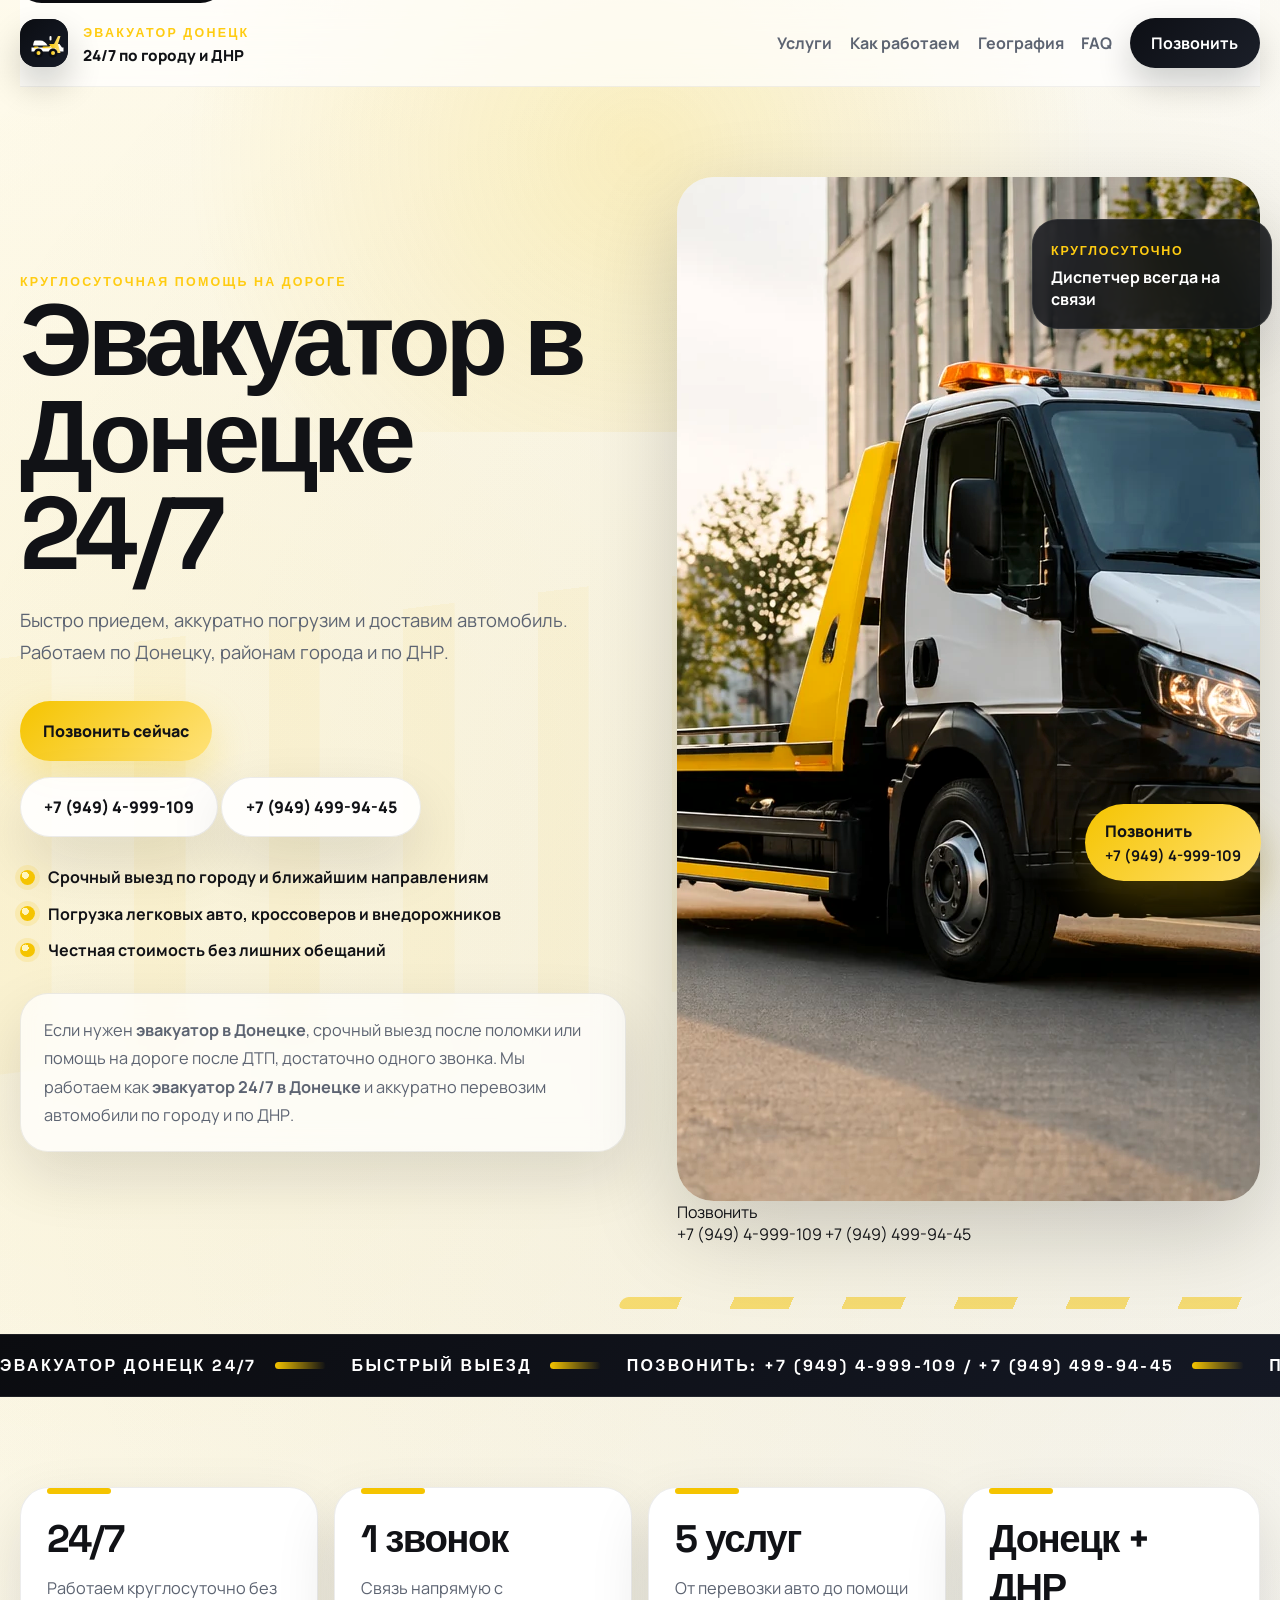
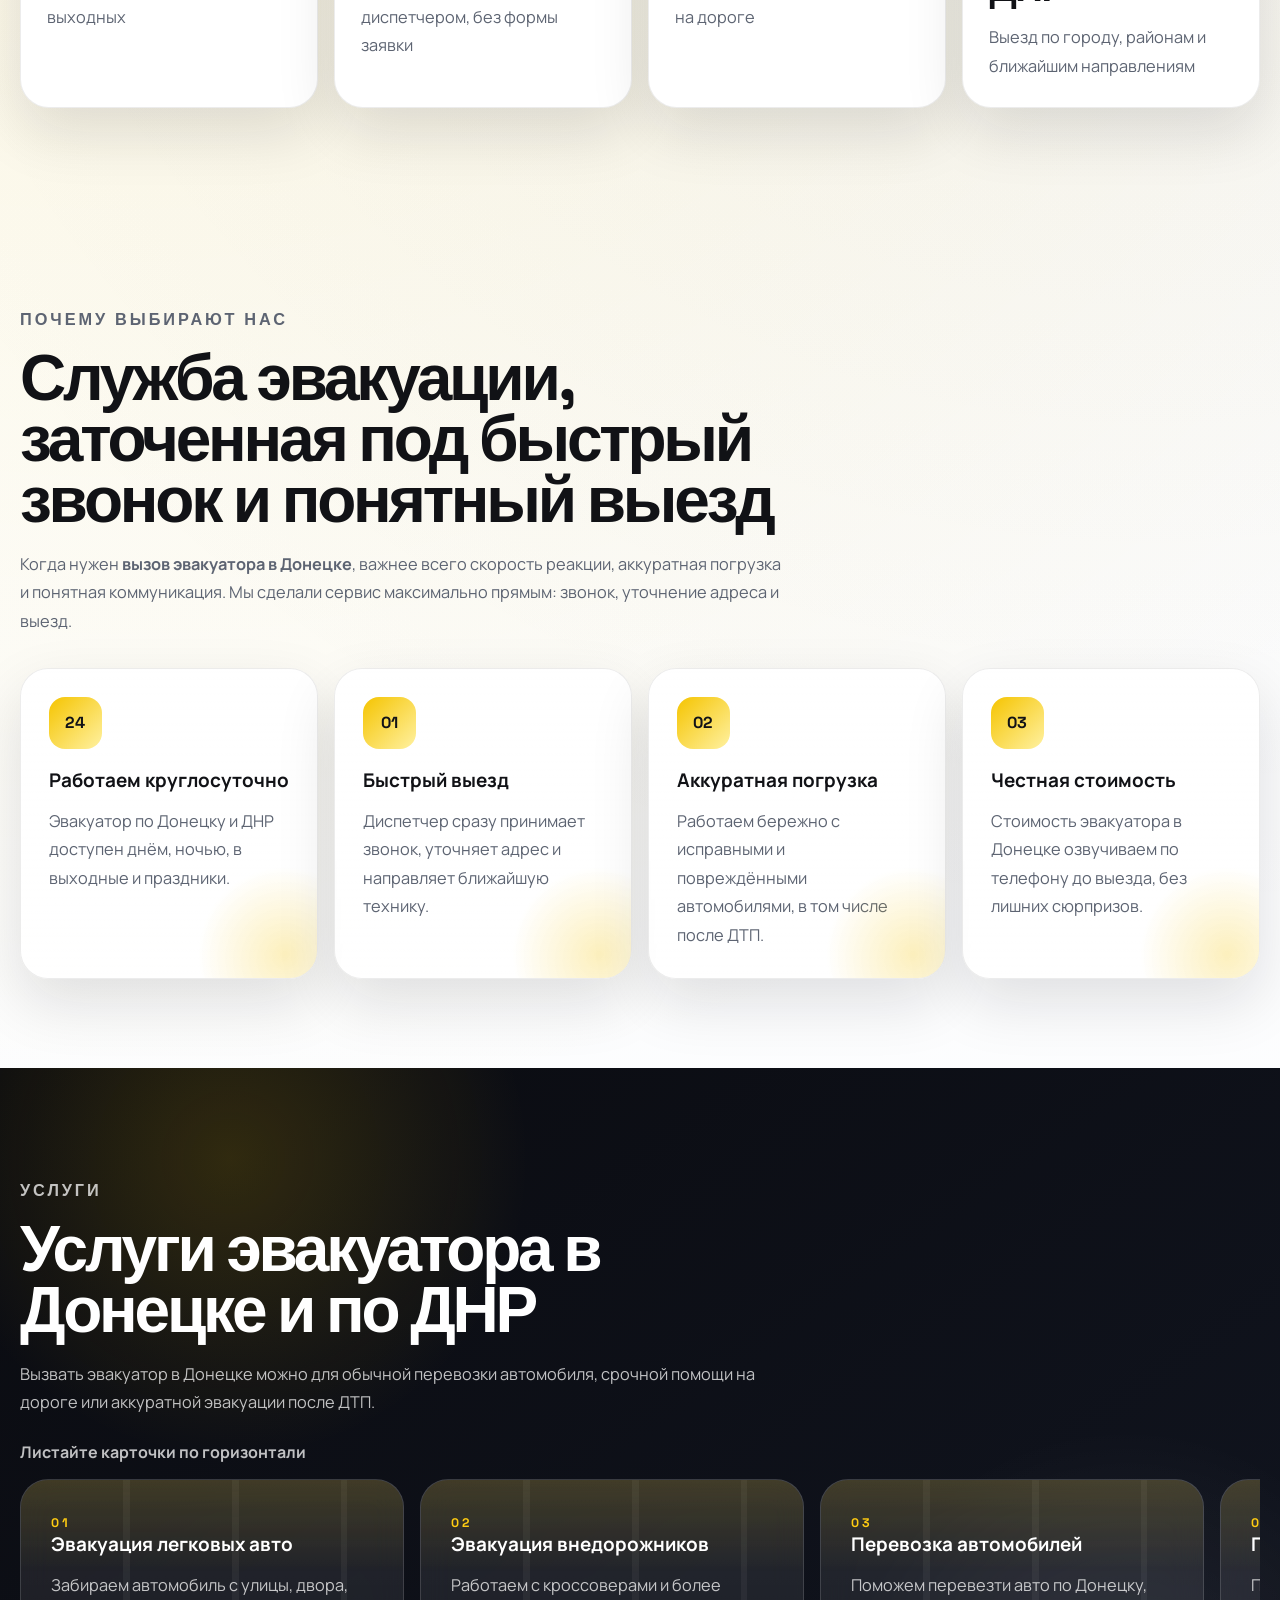
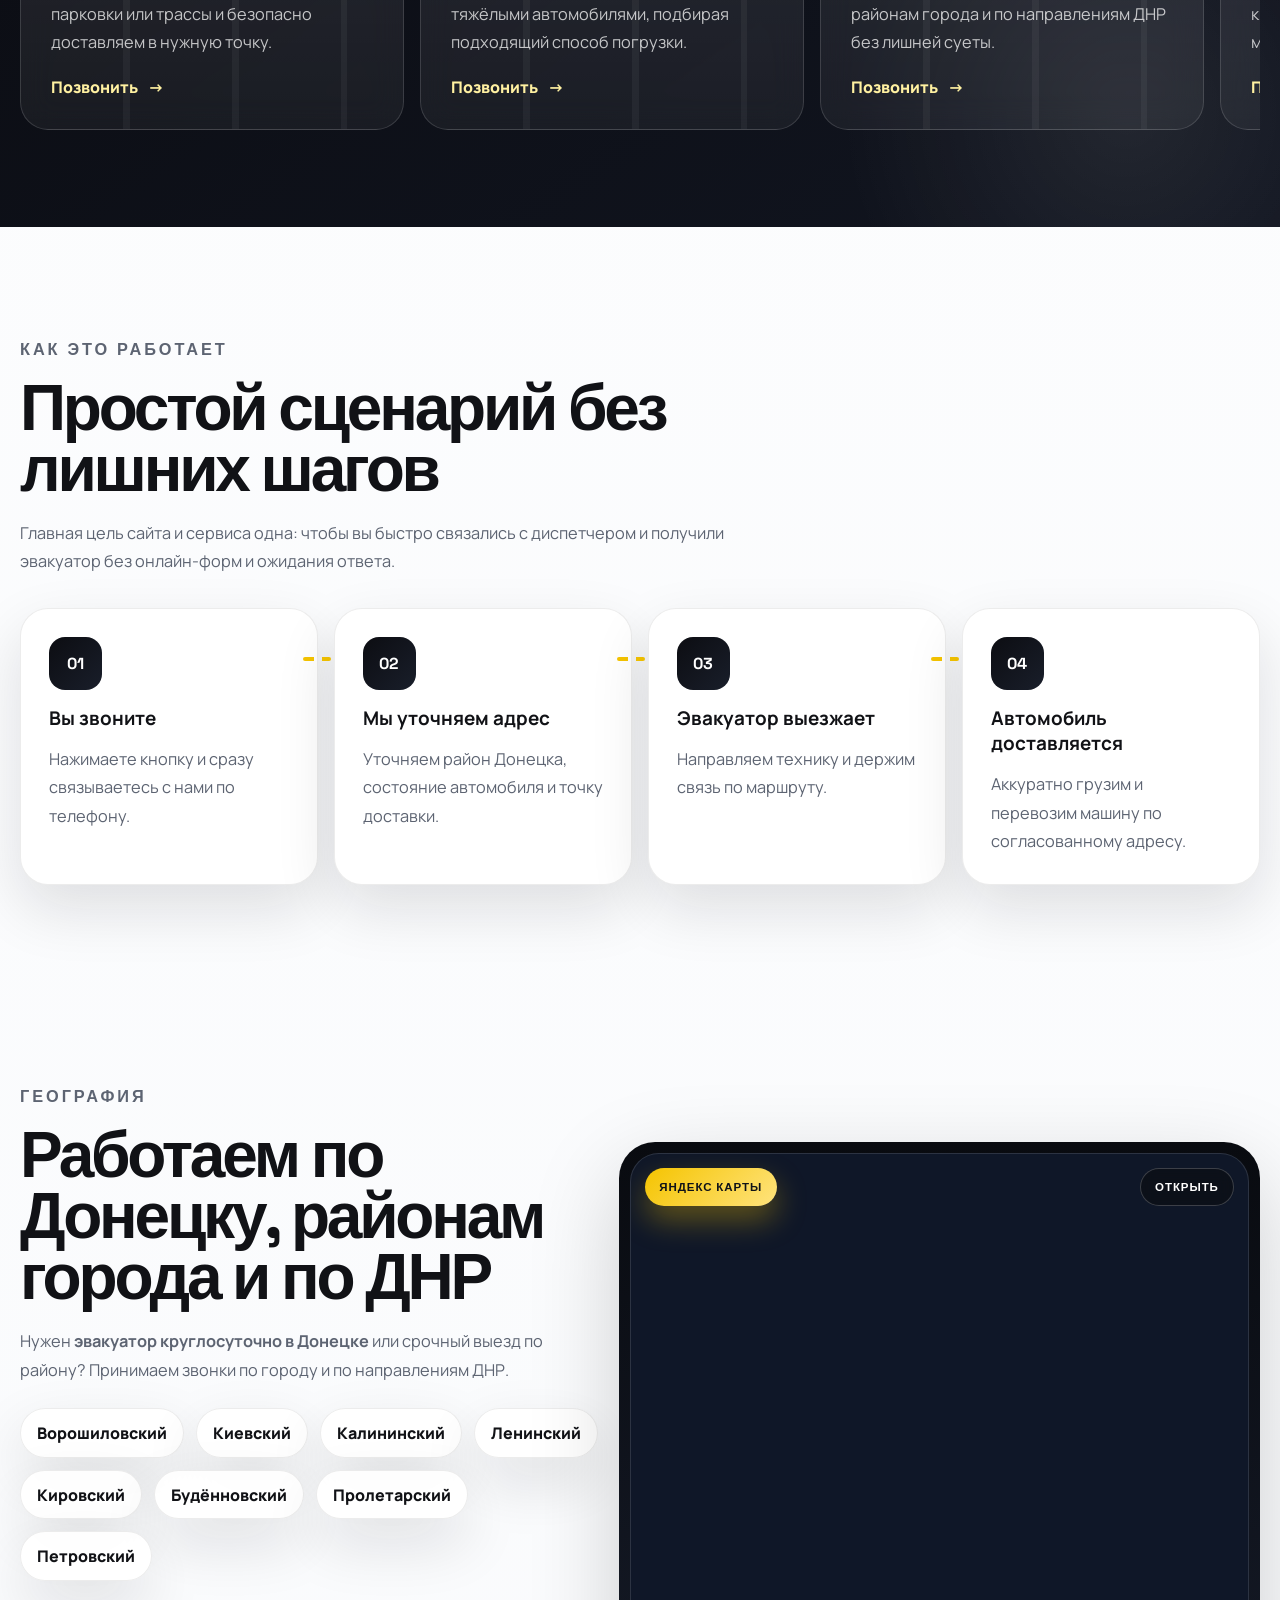
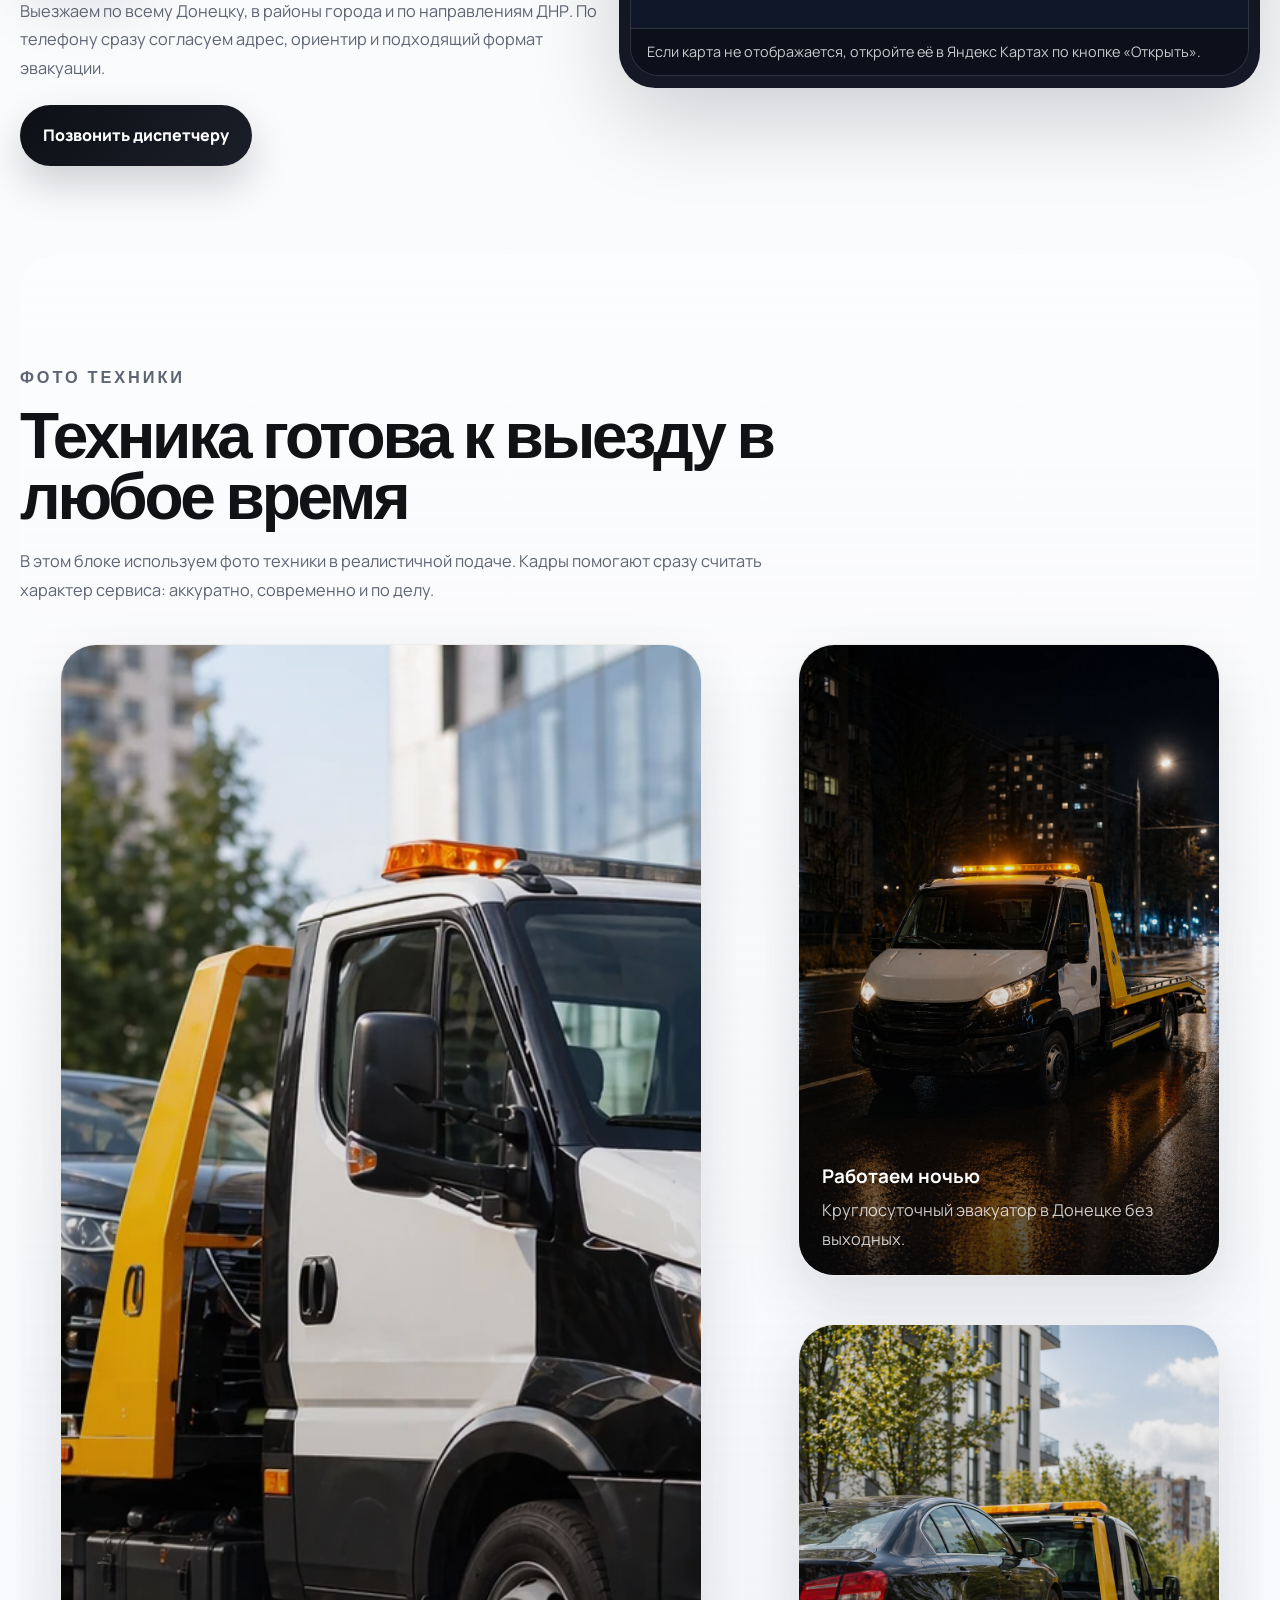
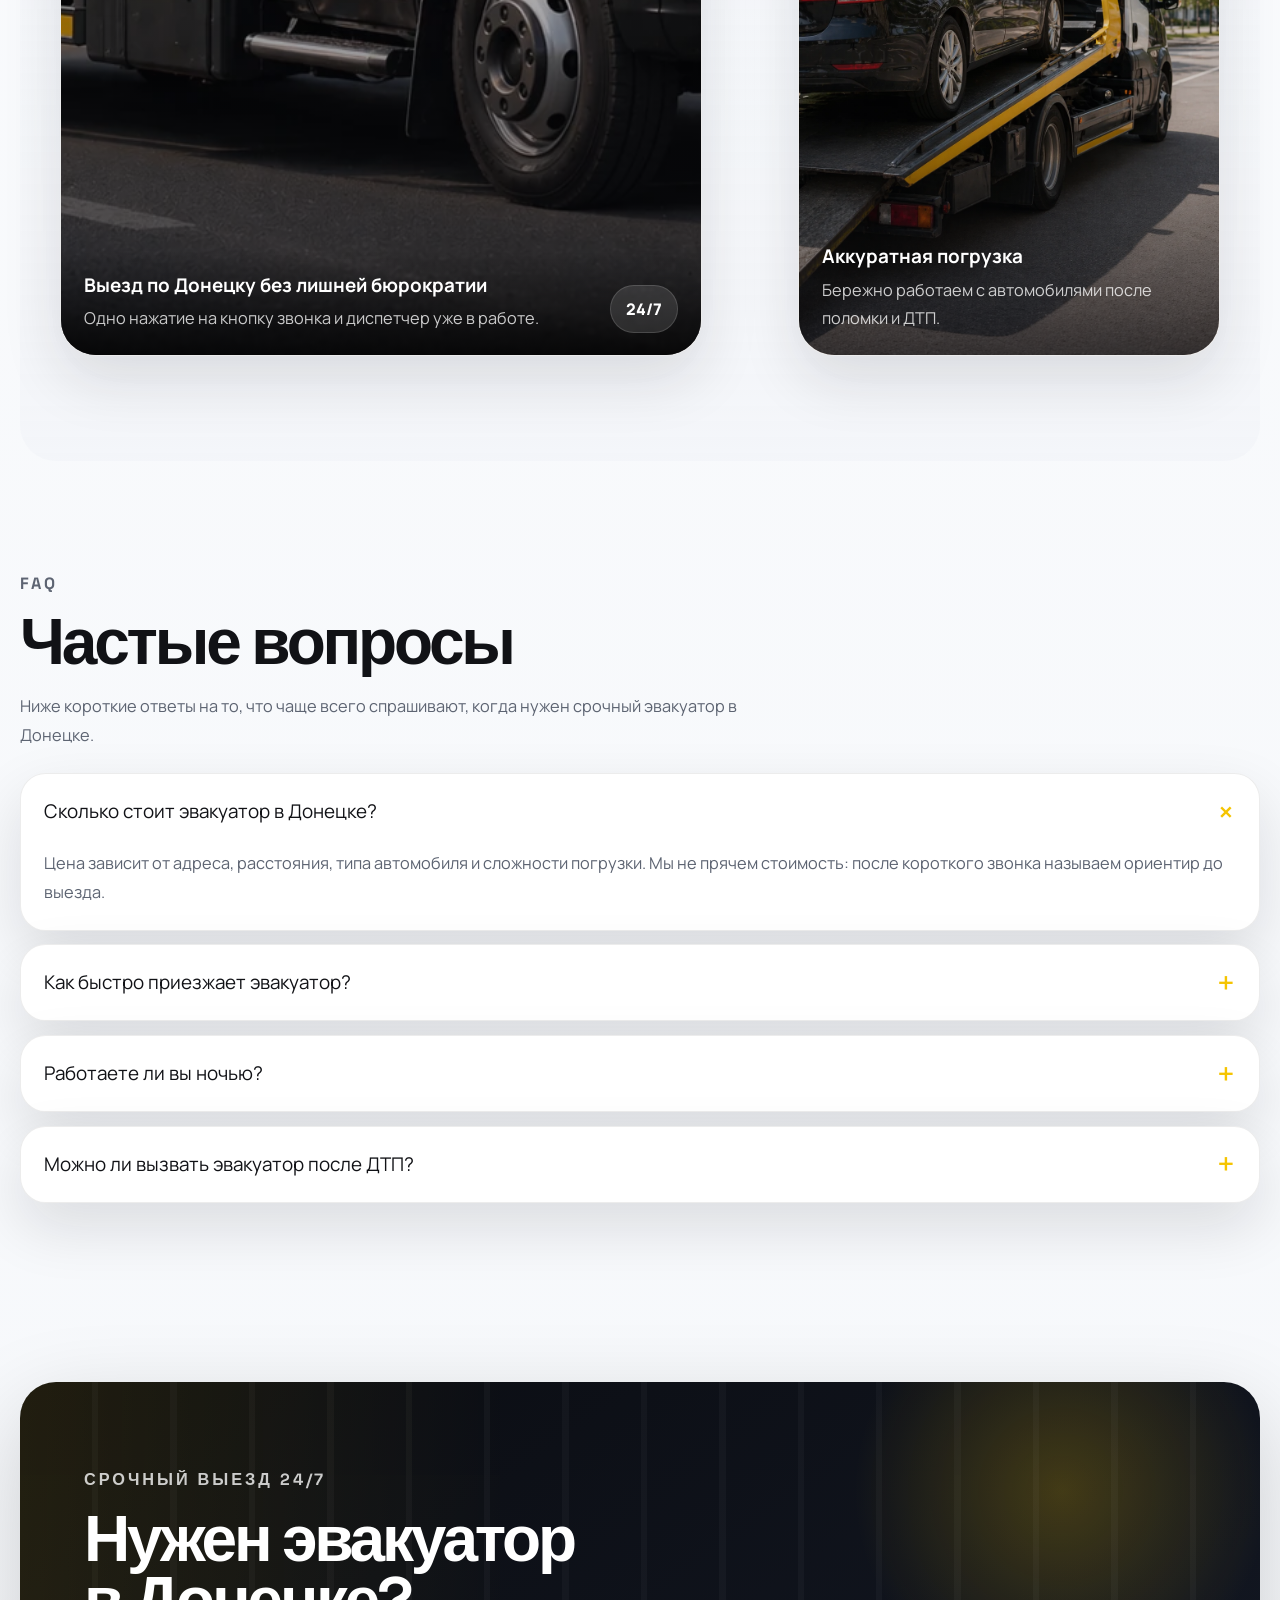
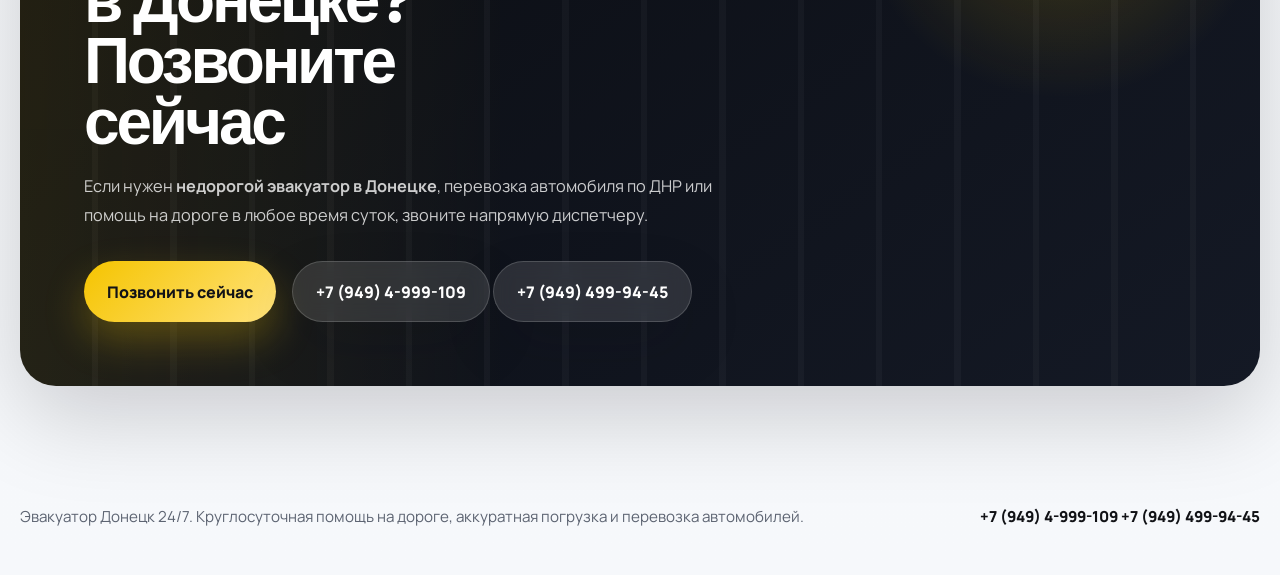
==== commit 4dd54afc: "Update contact layout and hero responsiveness" ====
--- a/index.html
+++ b/index.html
@@ -27,7 +27,10 @@
       "@type": "LocalBusiness",
       "name": "Эвакуатор в Донецке 24/7",
       "description": "Круглосуточный эвакуатор в Донецке и по ДНР. Быстрый выезд, аккуратная погрузка, перевозка автомобилей и помощь на дороге.",
-      "telephone": "+79494999109",
+      "telephone": [
+        "+79494999109",
+        "+79494999445"
+      ],
       "areaServed": [
         {
           "@type": "City",
@@ -126,7 +129,10 @@
 
           <div class="hero-actions">
             <a class="btn btn-primary pulse" href="tel:+79494999109">Позвонить сейчас</a>
-            <a class="phone-badge" href="tel:+79494999109">+7 (949) 4-999-109</a>
+            <div class="phone-stack" aria-label="Телефоны диспетчера">
+              <a class="phone-badge" href="tel:+79494999109">+7 (949) 4-999-109</a>
+              <a class="phone-badge" href="tel:+79494999445">+7 (949) 499-94-45</a>
+            </div>
           </div>
 
           <ul class="hero-points" aria-label="Преимущества">
@@ -150,9 +156,12 @@
             <strong>Диспетчер всегда на связи</strong>
           </div>
           <img src="assets/tow-hero-photo.webp" alt="Фото современного эвакуатора для выезда по Донецку и ДНР" width="1536" height="1024" loading="eager" fetchpriority="high">
-          <div class="hero-card hero-card--bottom">
-            <span class="card-label">Только звонок</span>
-            <strong>Без форм и ожидания на сайте</strong>
+          <div class="hero-callout" aria-label="Позвонить диспетчеру">
+            <span class="hero-callout__label">Позвонить</span>
+            <div class="hero-callout__phones">
+              <a href="tel:+79494999109">+7 (949) 4-999-109</a>
+              <a href="tel:+79494999445">+7 (949) 499-94-45</a>
+            </div>
           </div>
         </div>
       </section>
@@ -162,13 +171,13 @@
           <div class="ticker-group">
             <span class="ticker-item">ЭВАКУАТОР ДОНЕЦК 24/7</span>
             <span class="ticker-item">БЫСТРЫЙ ВЫЕЗД</span>
-            <span class="ticker-item">ПОЗВОНИТЬ: +7 (949) 4-999-109</span>
+            <span class="ticker-item">ПОЗВОНИТЬ: +7 (949) 4-999-109 / +7 (949) 499-94-45</span>
             <span class="ticker-item">ПОМОЩЬ НА ДОРОГЕ</span>
           </div>
           <div class="ticker-group" aria-hidden="true">
             <span class="ticker-item">ЭВАКУАТОР ДОНЕЦК 24/7</span>
             <span class="ticker-item">БЫСТРЫЙ ВЫЕЗД</span>
-            <span class="ticker-item">ПОЗВОНИТЬ: +7 (949) 4-999-109</span>
+            <span class="ticker-item">ПОЗВОНИТЬ: +7 (949) 4-999-109 / +7 (949) 499-94-45</span>
             <span class="ticker-item">ПОМОЩЬ НА ДОРОГЕ</span>
           </div>
         </div>
@@ -441,7 +450,10 @@
 
           <div class="hero-actions">
             <a class="btn btn-primary pulse" href="tel:+79494999109">Позвонить сейчас</a>
-            <a class="phone-badge phone-badge--light" href="tel:+79494999109">+7 (949) 4-999-109</a>
+            <div class="phone-stack" aria-label="Телефоны диспетчера">
+              <a class="phone-badge phone-badge--light" href="tel:+79494999109">+7 (949) 4-999-109</a>
+              <a class="phone-badge phone-badge--light" href="tel:+79494999445">+7 (949) 499-94-45</a>
+            </div>
           </div>
         </div>
       </section>
@@ -449,7 +461,10 @@
 
     <footer class="site-footer">
       <p>Эвакуатор Донецк 24/7. Круглосуточная помощь на дороге, аккуратная погрузка и перевозка автомобилей.</p>
-      <a href="tel:+79494999109">+7 (949) 4-999-109</a>
+      <div class="footer-phones">
+        <a href="tel:+79494999109">+7 (949) 4-999-109</a>
+        <a href="tel:+79494999445">+7 (949) 499-94-45</a>
+      </div>
     </footer>
   </div>
 
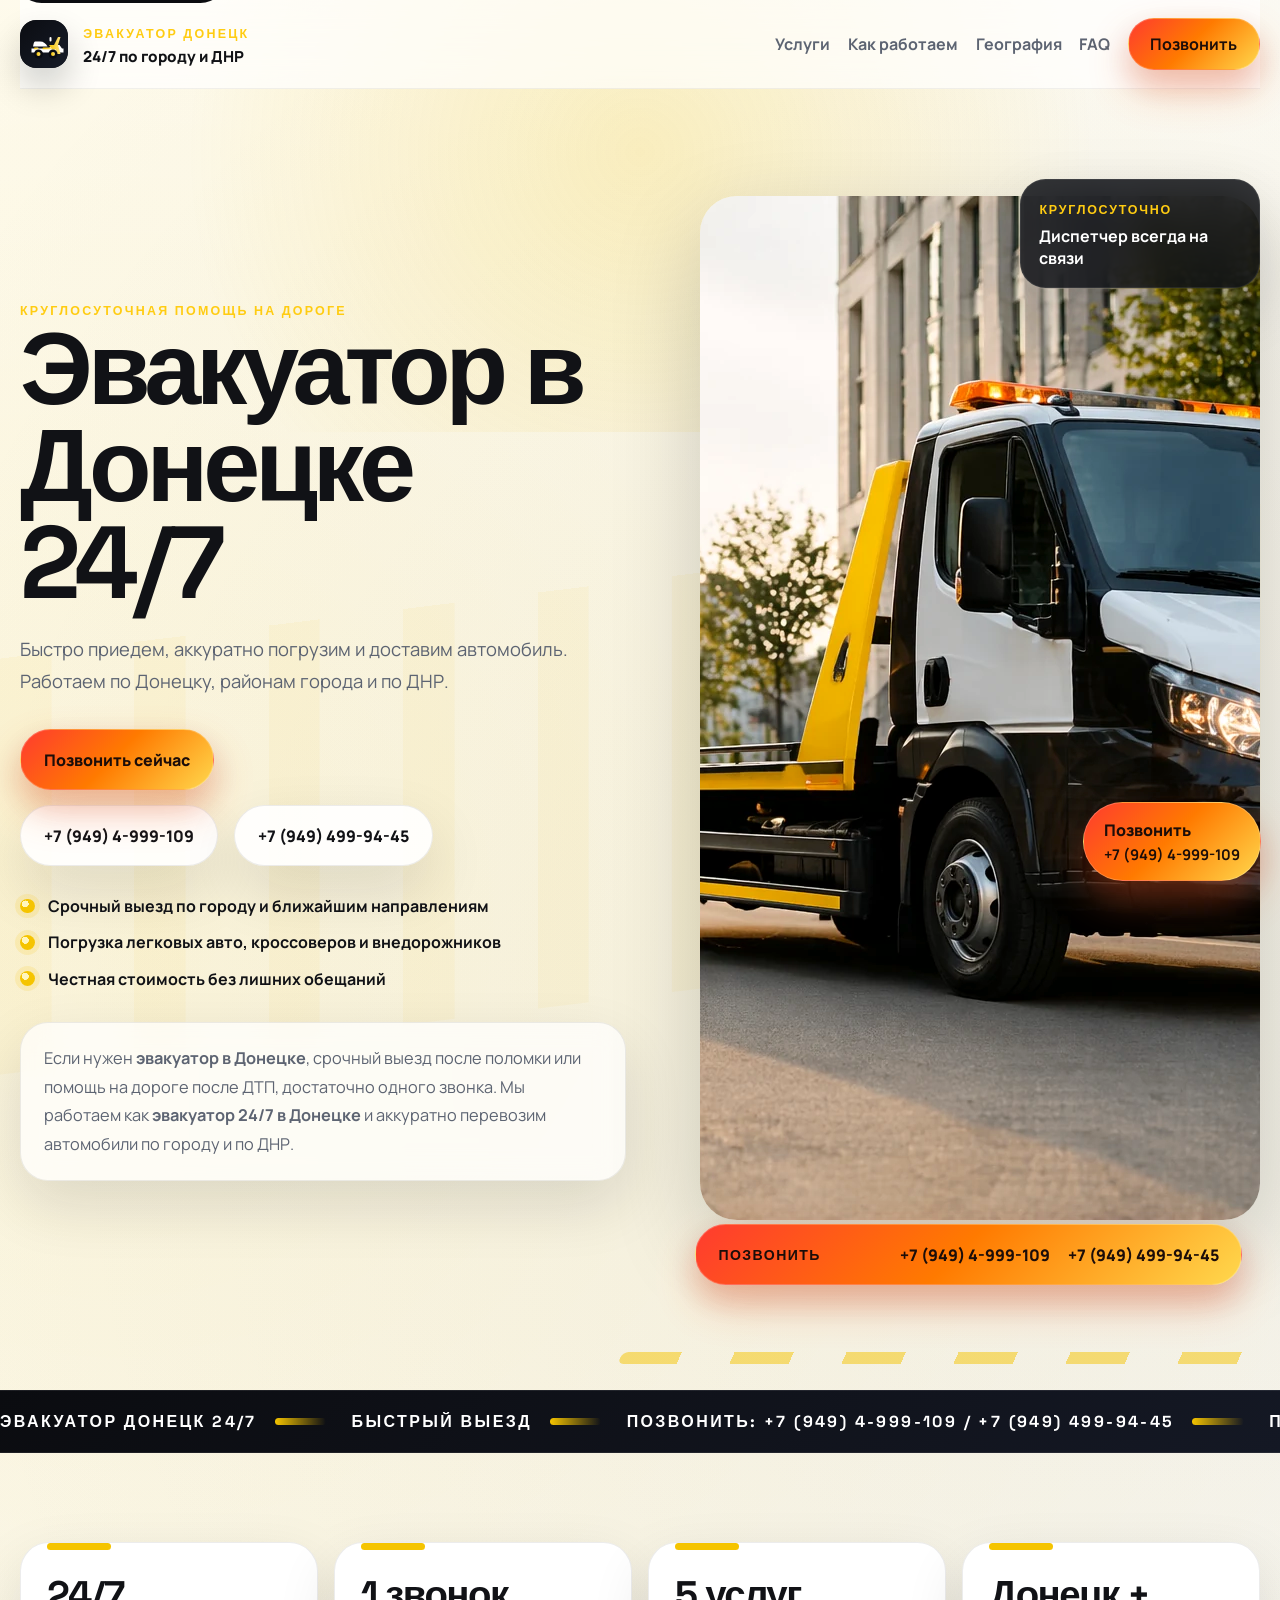
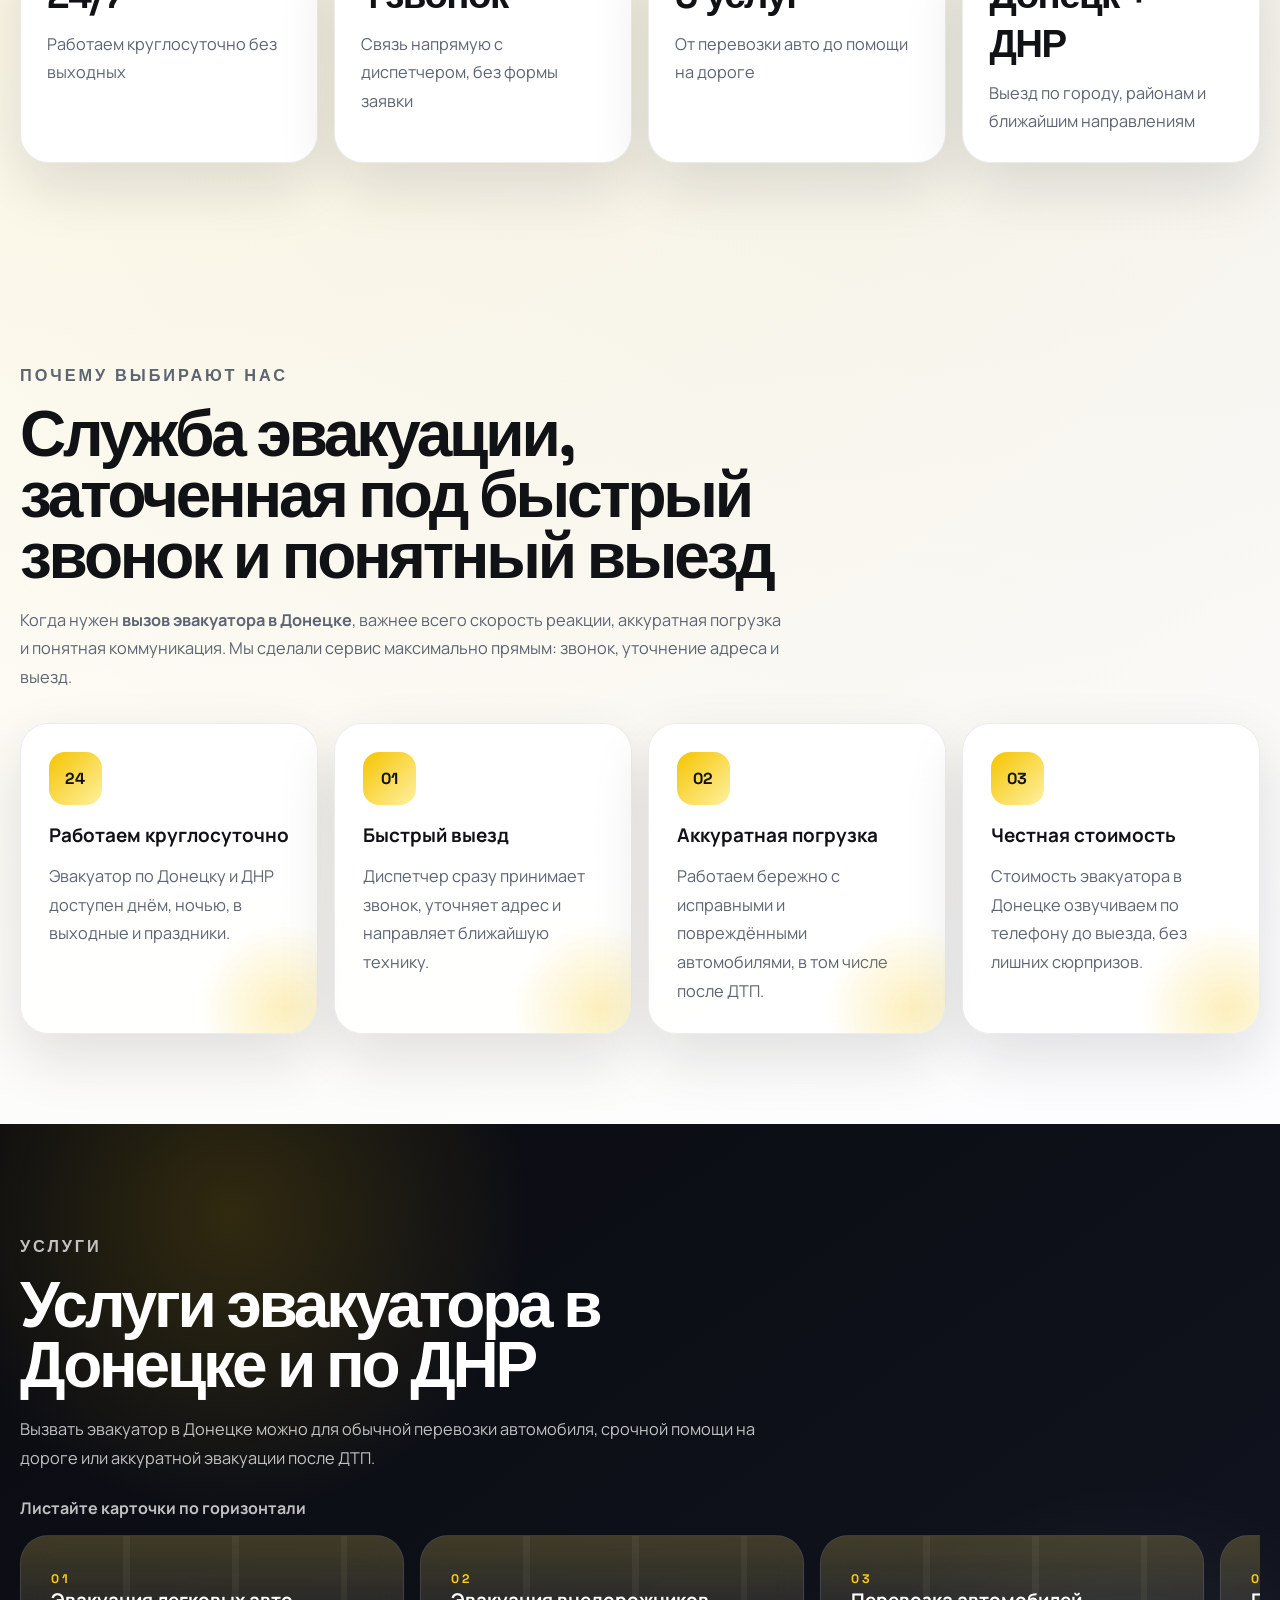
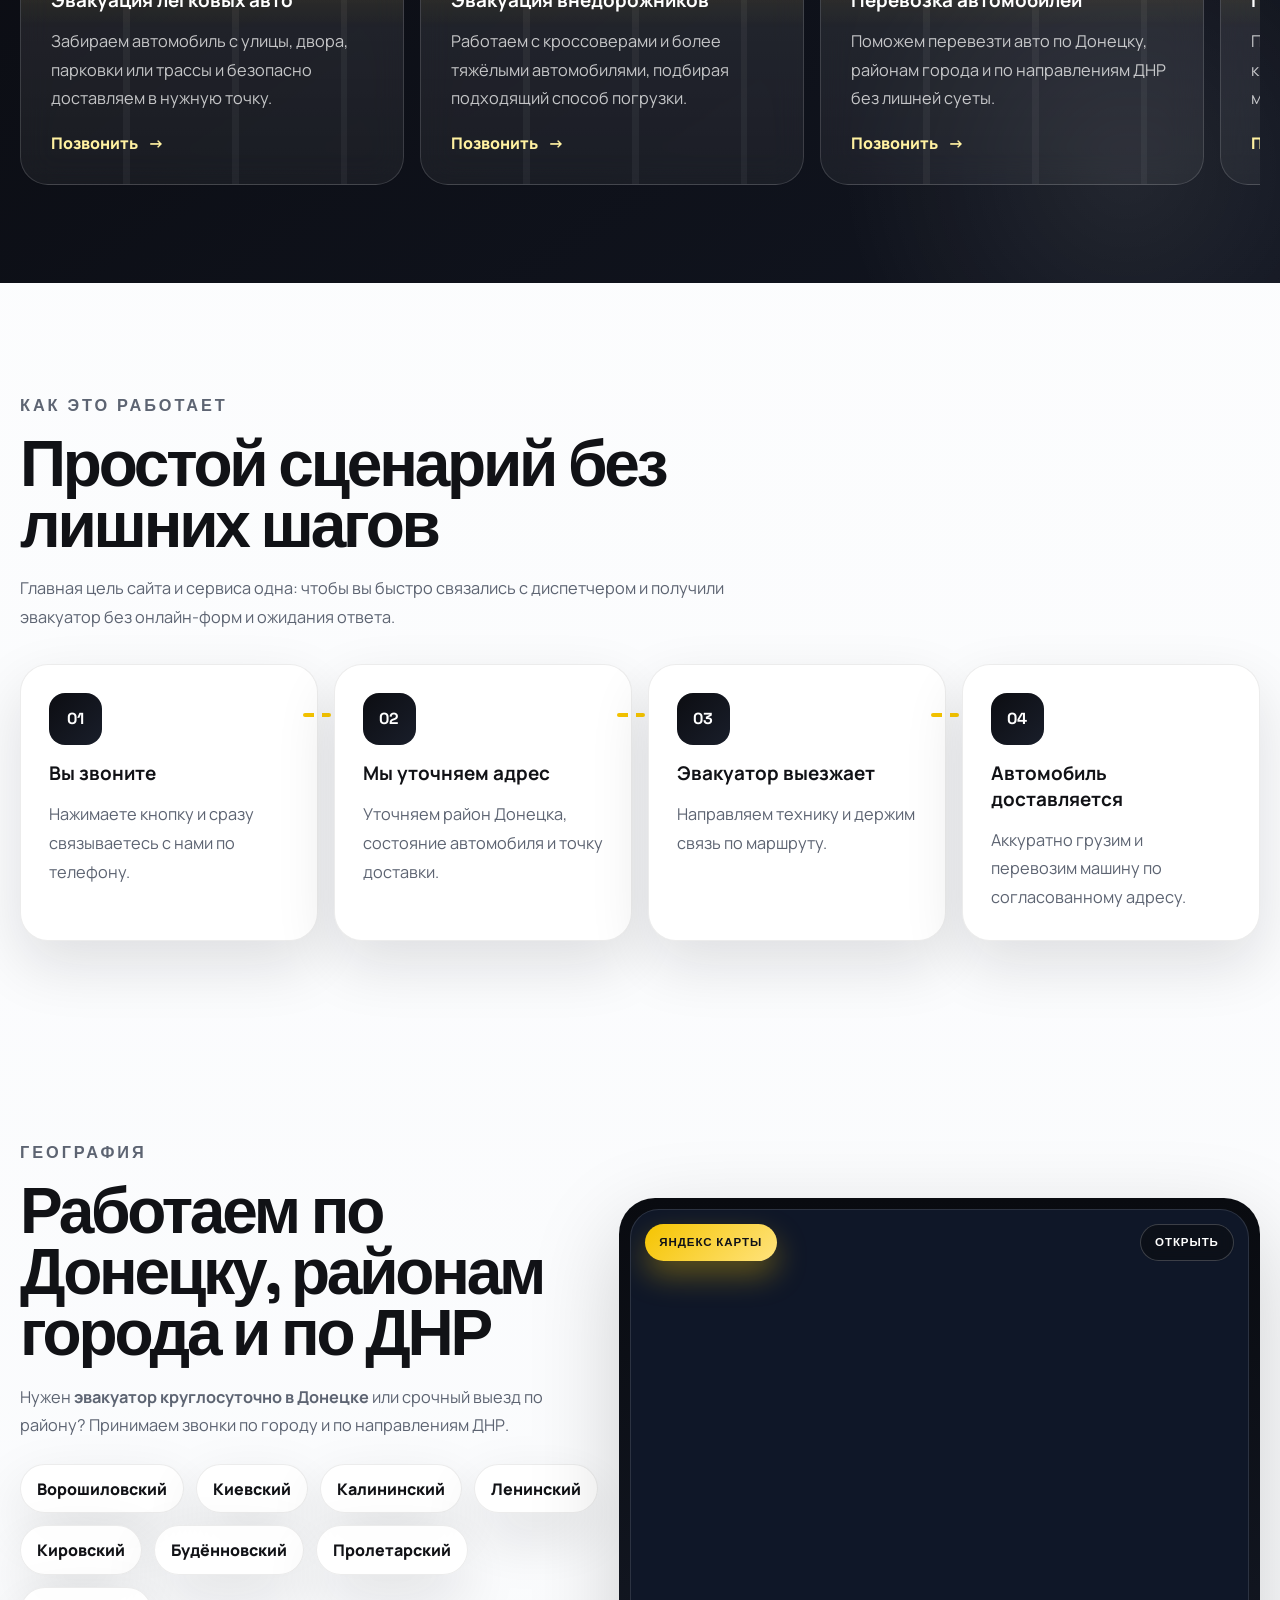
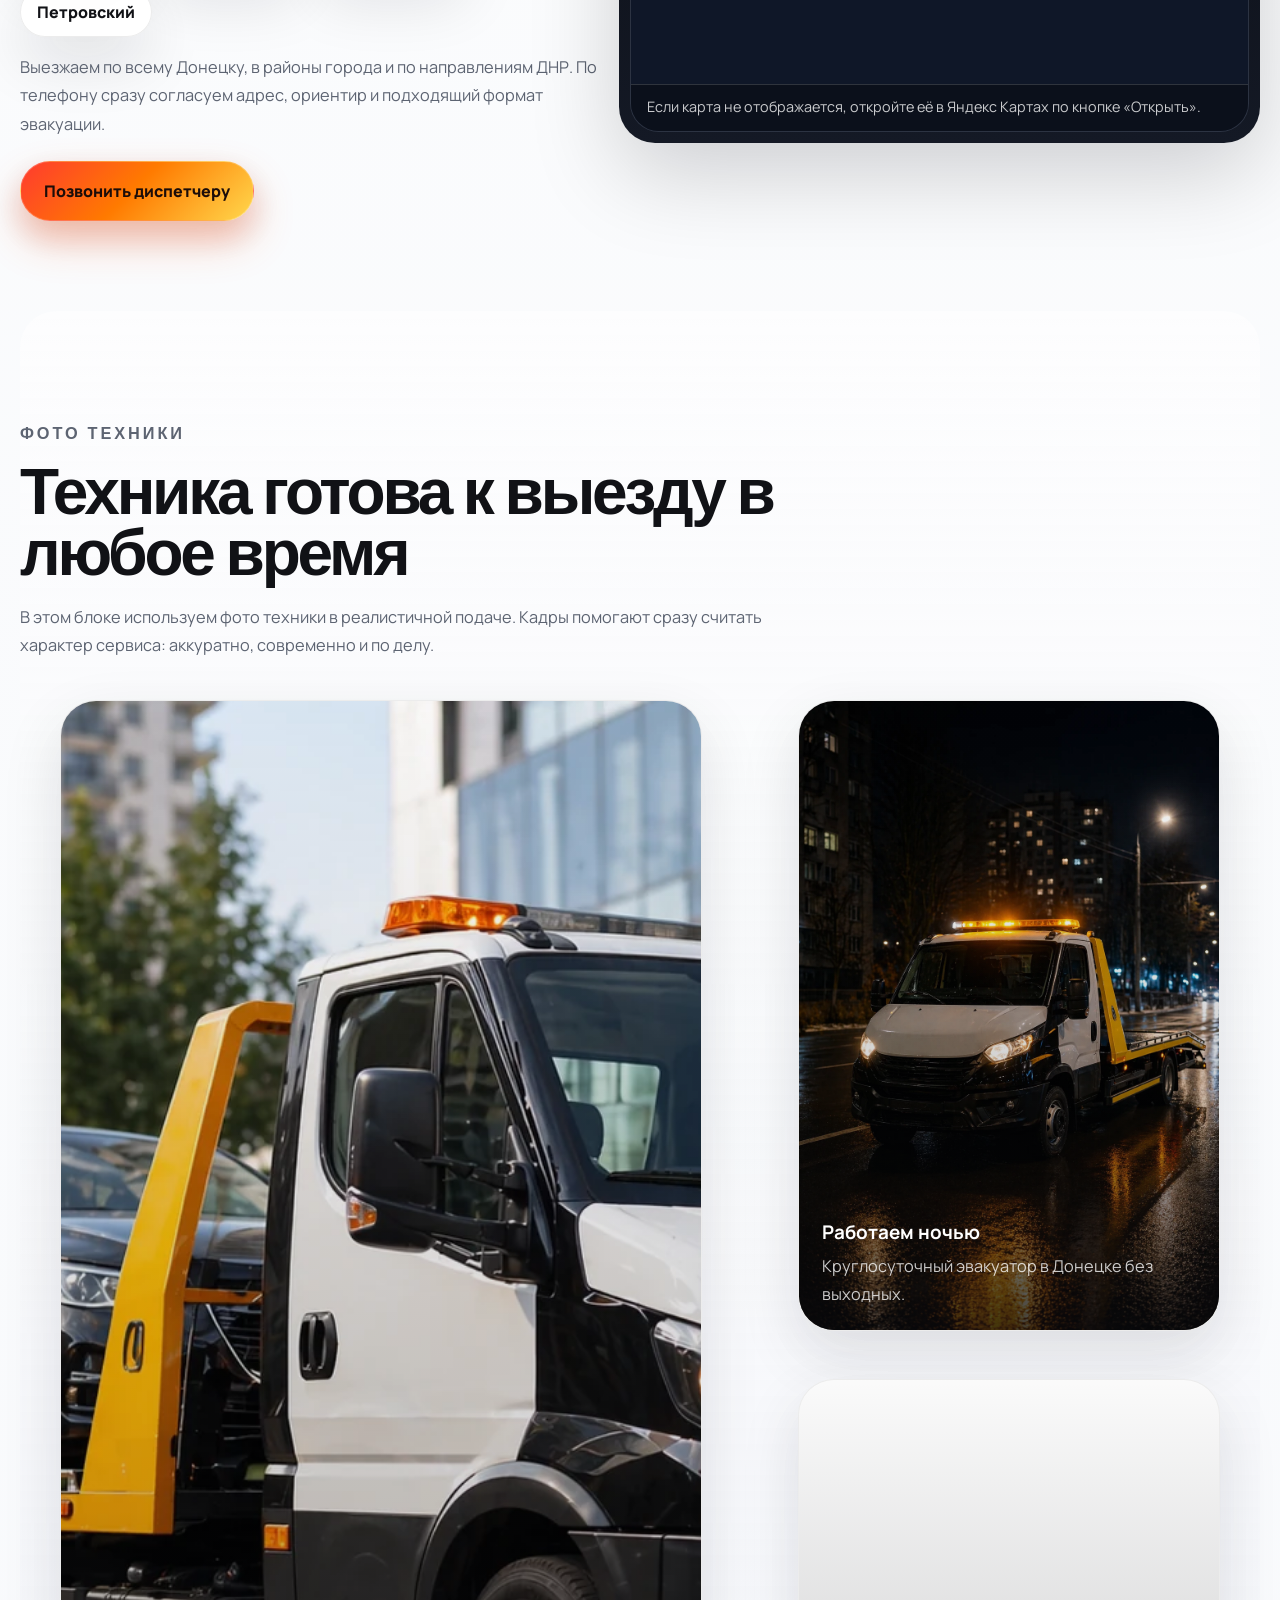
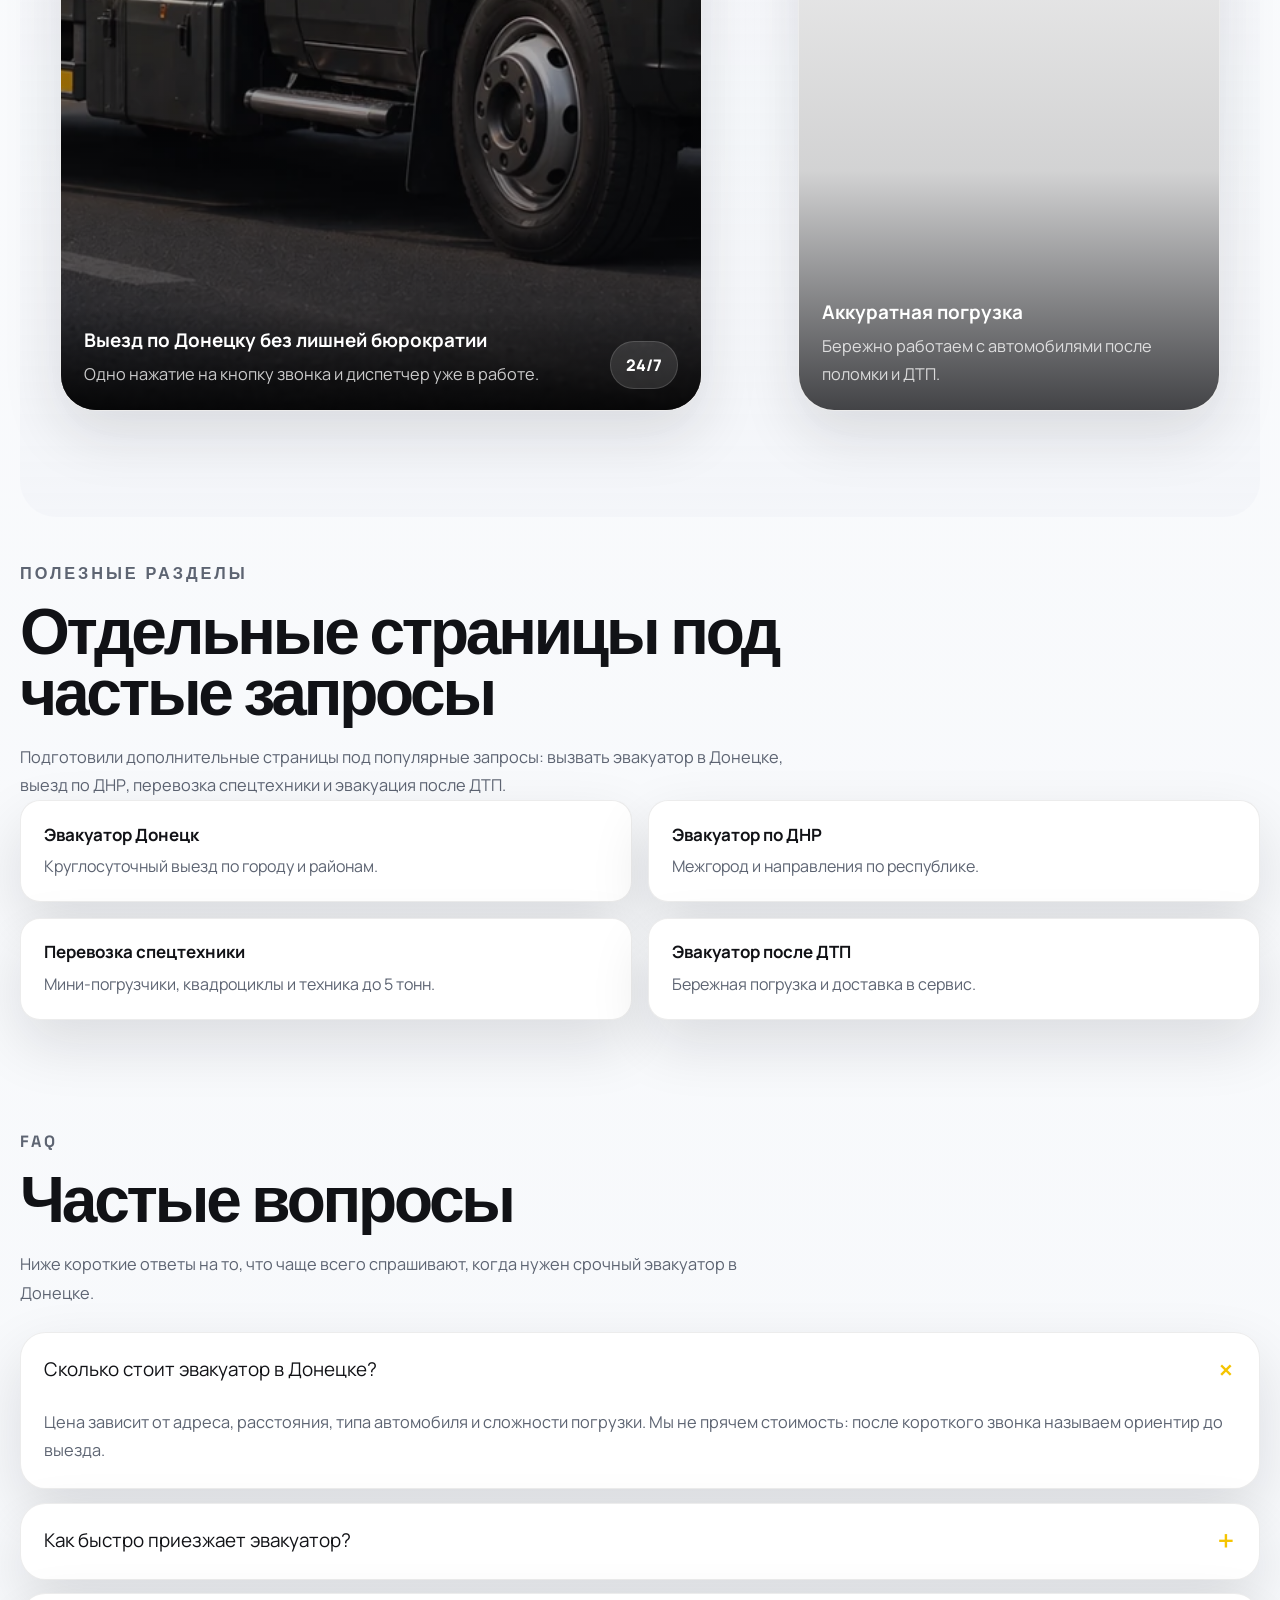
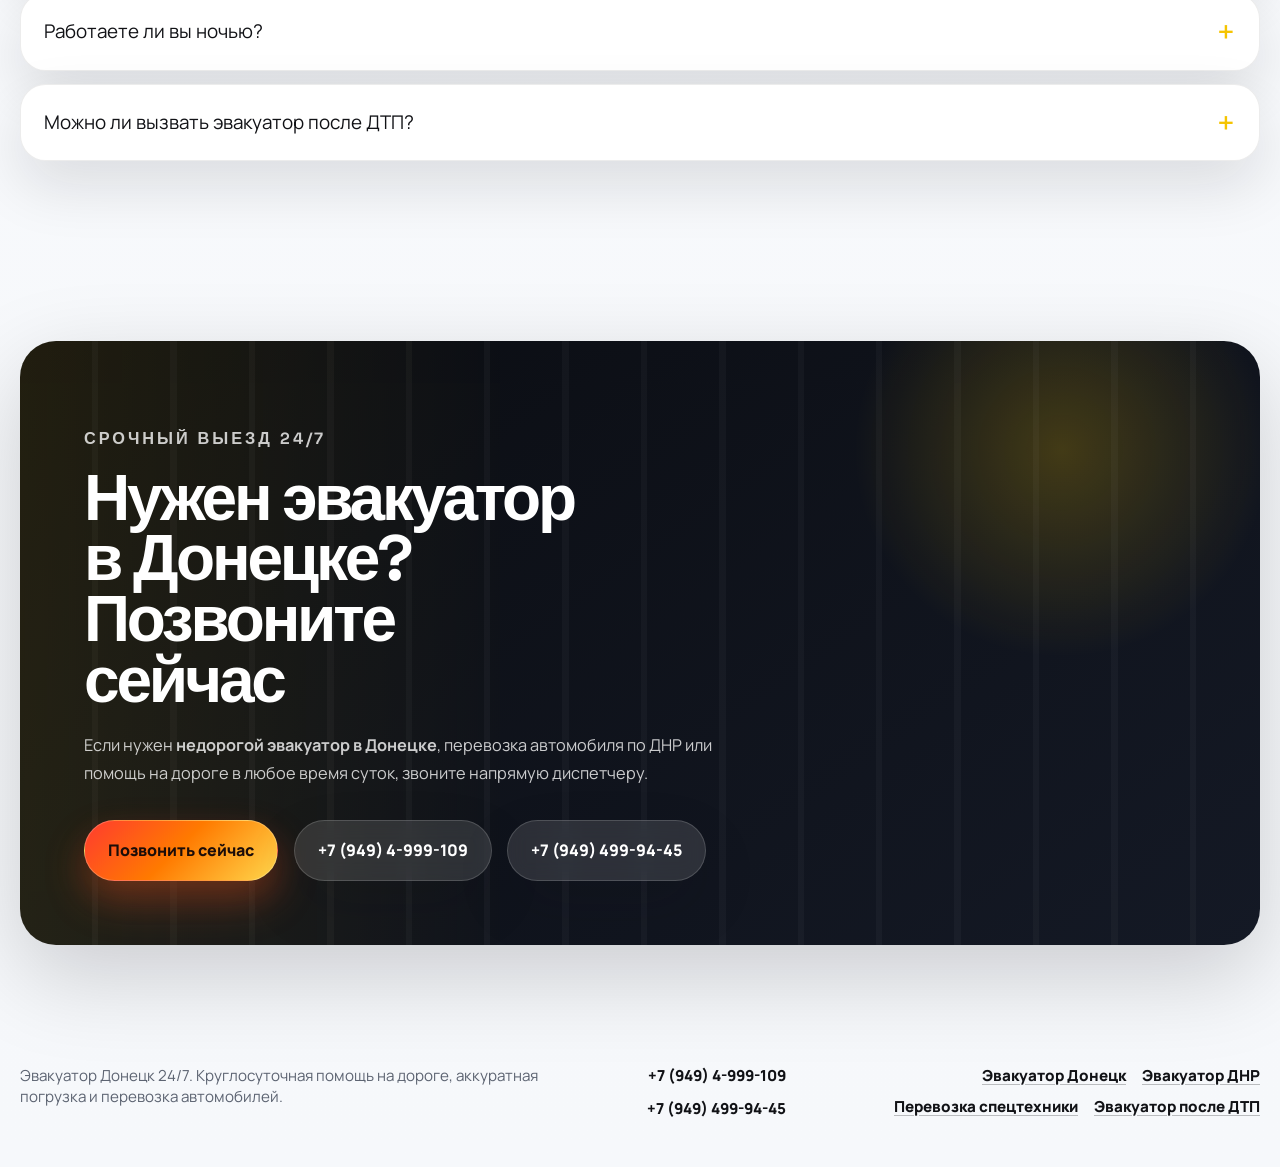
==== commit 713d498b: "Add SEO pages, sitemap, and on-page metadata improvements" ====
--- a/index.html
+++ b/index.html
@@ -8,13 +8,20 @@
   <meta name="keywords" content="эвакуатор Донецк, вызвать эвакуатор Донецк, эвакуатор ДНР, эвакуатор круглосуточно Донецк, эвакуатор 24/7 Донецк, срочный эвакуатор Донецк, недорогой эвакуатор Донецк, помощь на дороге Донецк">
   <meta name="robots" content="index,follow">
   <meta name="theme-color" content="#f5c400">
+  <link rel="canonical" href="https://evacuatordon.ru/">
   <meta property="og:locale" content="ru_RU">
   <meta property="og:type" content="website">
+  <meta property="og:url" content="https://evacuatordon.ru/">
+  <meta property="og:site_name" content="Эвакуатор Донецк 24/7">
   <meta property="og:title" content="Эвакуатор в Донецке 24/7">
   <meta property="og:description" content="Быстрый выезд по Донецку и ДНР. Только звонок, без форм и ожидания.">
   <meta property="og:image" content="assets/og-cover.svg">
   <meta property="og:image:type" content="image/svg+xml">
   <meta property="og:image:alt" content="Эвакуатор в Донецке 24/7">
+  <meta name="twitter:card" content="summary_large_image">
+  <meta name="twitter:title" content="Эвакуатор в Донецке 24/7">
+  <meta name="twitter:description" content="Быстрый выезд по Донецку и ДНР. Звонок без заявок и ожидания.">
+  <meta name="twitter:image" content="https://evacuatordon.ru/assets/og-cover.svg">
   <link rel="preconnect" href="https://fonts.googleapis.com">
   <link rel="preconnect" href="https://fonts.gstatic.com" crossorigin>
   <link href="https://fonts.googleapis.com/css2?family=Manrope:wght@500;700;800&family=Space+Grotesk:wght@500;700&display=swap" rel="stylesheet">
@@ -50,7 +57,7 @@
         "Помощь на дороге"
       ],
       "image": "assets/og-cover.svg",
-      "url": "./"
+      "url": "https://evacuatordon.ru/"
     }
   </script>
   <script type="application/ld+json">
@@ -410,6 +417,32 @@
         </div>
       </section>
 
+      <section class="seo-hub reveal" id="guides">
+        <div class="section-heading">
+          <p class="eyebrow">Полезные разделы</p>
+          <h2>Отдельные страницы под частые запросы</h2>
+          <p>Подготовили дополнительные страницы под популярные запросы: вызвать эвакуатор в Донецке, выезд по ДНР, перевозка спецтехники и эвакуация после ДТП.</p>
+        </div>
+        <div class="seo-hub-grid">
+          <a class="seo-hub-card" href="evakuator-donetsk.html">
+            <strong>Эвакуатор Донецк</strong>
+            <span>Круглосуточный выезд по городу и районам.</span>
+          </a>
+          <a class="seo-hub-card" href="evakuator-dnr.html">
+            <strong>Эвакуатор по ДНР</strong>
+            <span>Межгород и направления по республике.</span>
+          </a>
+          <a class="seo-hub-card" href="perevozka-spectehniki-dnr.html">
+            <strong>Перевозка спецтехники</strong>
+            <span>Мини-погрузчики, квадроциклы и техника до 5 тонн.</span>
+          </a>
+          <a class="seo-hub-card" href="evakuator-posle-dtp-donetsk.html">
+            <strong>Эвакуатор после ДТП</strong>
+            <span>Бережная погрузка и доставка в сервис.</span>
+          </a>
+        </div>
+      </section>
+
       <section class="faq reveal section-anchor" id="faq">
         <div class="section-heading">
           <p class="eyebrow">FAQ</p>
@@ -465,6 +498,12 @@
         <a href="tel:+79494999109">+7 (949) 4-999-109</a>
         <a href="tel:+79494999445">+7 (949) 499-94-45</a>
       </div>
+      <div class="footer-links">
+        <a href="evakuator-donetsk.html">Эвакуатор Донецк</a>
+        <a href="evakuator-dnr.html">Эвакуатор ДНР</a>
+        <a href="perevozka-spectehniki-dnr.html">Перевозка спецтехники</a>
+        <a href="evakuator-posle-dtp-donetsk.html">Эвакуатор после ДТП</a>
+      </div>
     </footer>
   </div>
 
--- a/styles.css
+++ b/styles.css
@@ -10,6 +10,9 @@
   --yellow: #f5c400;
   --yellow-soft: #fff1a1;
   --yellow-strong: #ffcc12;
+  --call-red: #ff3b2f;
+  --call-orange: #ff7a00;
+  --call-yellow: #ffd84d;
   --white: #ffffff;
   --shadow: 0 24px 60px rgba(17, 18, 22, 0.12);
   --shadow-heavy: 0 30px 90px rgba(7, 8, 12, 0.18);
@@ -282,8 +285,15 @@
 .hero-actions {
   display: flex;
   flex-wrap: wrap;
+  align-items: center;
   gap: 0.95rem;
   margin-top: 2rem;
+}
+
+.phone-stack {
+  display: grid;
+  grid-template-columns: repeat(2, minmax(0, max-content));
+  gap: 0.95rem;
 }
 
 .btn,
@@ -309,15 +319,11 @@
 }
 
 .btn-primary {
-  color: #111217;
-  background: linear-gradient(135deg, var(--yellow), #ffe27a);
-  box-shadow: 0 18px 40px rgba(245, 196, 0, 0.28);
+  color: #1c0d09;
 }
 
 .btn-secondary {
-  color: var(--white);
-  background: linear-gradient(135deg, #0d0f15, #1b1f29);
-  box-shadow: 0 18px 40px rgba(9, 10, 14, 0.18);
+  color: #1c0d09;
 }
 
 .phone-badge {
@@ -325,6 +331,7 @@
   background: rgba(255, 255, 255, 0.9);
   border: 1px solid rgba(17, 18, 22, 0.08);
   box-shadow: var(--shadow);
+  white-space: nowrap;
 }
 
 .phone-badge--light {
@@ -372,24 +379,30 @@
 
 .hero-visual {
   position: relative;
+  display: flex;
+  align-items: flex-start;
+  justify-content: flex-end;
   min-height: 34rem;
+  padding: 1.1rem 0 5rem;
 }
 
 .hero-visual img {
   position: relative;
   z-index: 2;
-  width: 100%;
-  min-height: 33rem;
+  width: min(100%, 35rem);
+  aspect-ratio: 0.96;
   object-fit: cover;
+  object-position: center 26%;
   border-radius: 2.3rem;
   box-shadow: var(--shadow-heavy);
   transform: translateY(calc(var(--hero-shift) * -1));
   filter: saturate(1.02) contrast(1.02);
+  margin-left: auto;
 }
 
 .hero-road {
   position: absolute;
-  inset: auto 0 6% 0;
+  inset: auto 4% 9% 8%;
   height: 12rem;
   border-radius: 999px;
   background:
@@ -415,19 +428,91 @@
 }
 
 .hero-card--top {
-  top: 4%;
-  right: -2%;
+  top: 0;
+  right: 0;
   background: rgba(14, 16, 22, 0.84);
   color: var(--white);
   border: 1px solid rgba(255, 255, 255, 0.08);
 }
 
-.hero-card--bottom {
-  left: -2%;
-  bottom: 7%;
-  background: rgba(255, 255, 255, 0.86);
-  color: var(--text);
-  border: 1px solid rgba(17, 18, 22, 0.08);
+.hero-callout {
+  position: absolute;
+  left: 1.1rem;
+  right: 1.1rem;
+  bottom: 0.95rem;
+  z-index: 3;
+  display: flex;
+  align-items: center;
+  justify-content: space-between;
+  gap: 1rem;
+  padding: 1.15rem 1.4rem;
+  border-radius: 999px;
+  color: #111217;
+  background: linear-gradient(135deg, var(--yellow), #ffe072);
+  box-shadow: 0 24px 44px rgba(245, 196, 0, 0.26), 0 18px 36px rgba(7, 8, 12, 0.18);
+}
+
+.hero-callout__label {
+  font-family: "Space Grotesk", sans-serif;
+  font-size: 0.88rem;
+  font-weight: 700;
+  letter-spacing: 0.1em;
+  text-transform: uppercase;
+}
+
+.hero-callout__phones {
+  display: flex;
+  flex-wrap: wrap;
+  justify-content: flex-end;
+  gap: 0.45rem 1.15rem;
+}
+
+.hero-callout__phones a {
+  font-weight: 800;
+  white-space: nowrap;
+}
+
+.nav-call,
+.btn-primary,
+.btn-secondary,
+.sticky-call {
+  position: relative;
+  overflow: hidden;
+  color: #1c0d09;
+  border: 1px solid rgba(255, 255, 255, 0.22);
+  background:
+    linear-gradient(135deg, var(--call-red) 0%, var(--call-orange) 48%, var(--call-yellow) 100%),
+    linear-gradient(115deg, transparent 0%, rgba(255, 255, 255, 0.08) 42%, rgba(255, 255, 255, 0.85) 50%, rgba(255, 255, 255, 0.08) 58%, transparent 100%);
+  background-size: 100% 100%, 240% 100%;
+  background-position: 0 0, 140% 0;
+  box-shadow: 0 20px 42px rgba(255, 98, 37, 0.3), 0 14px 32px rgba(122, 18, 8, 0.16);
+  animation: callSheen 3.6s linear infinite;
+}
+
+.hero-callout {
+  overflow: hidden;
+  color: #1c0d09;
+  border: 1px solid rgba(255, 255, 255, 0.22);
+  background:
+    linear-gradient(135deg, var(--call-red) 0%, var(--call-orange) 48%, var(--call-yellow) 100%),
+    linear-gradient(115deg, transparent 0%, rgba(255, 255, 255, 0.08) 42%, rgba(255, 255, 255, 0.85) 50%, rgba(255, 255, 255, 0.08) 58%, transparent 100%);
+  background-size: 100% 100%, 240% 100%;
+  background-position: 0 0, 140% 0;
+  box-shadow: 0 20px 42px rgba(255, 98, 37, 0.3), 0 14px 32px rgba(122, 18, 8, 0.16);
+  animation: callSheen 3.6s linear infinite;
+}
+
+.nav-call:hover,
+.nav-call:focus-visible,
+.btn-primary:hover,
+.btn-primary:focus-visible,
+.btn-secondary:hover,
+.btn-secondary:focus-visible,
+.sticky-call:hover,
+.sticky-call:focus-visible,
+.hero-callout:hover,
+.hero-callout:focus-within {
+  box-shadow: 0 24px 52px rgba(255, 98, 37, 0.36), 0 18px 38px rgba(122, 18, 8, 0.18);
 }
 
 .card-label {
@@ -965,6 +1050,44 @@
   padding: 0 0 1.45rem;
 }
 
+.seo-hub {
+  padding-top: 1.5rem;
+}
+
+.seo-hub-grid {
+  display: grid;
+  grid-template-columns: repeat(2, minmax(0, 1fr));
+  gap: 1rem;
+}
+
+.seo-hub-card {
+  display: block;
+  padding: 1.35rem 1.45rem;
+  border-radius: var(--radius-md);
+  background: var(--surface-strong);
+  border: 1px solid rgba(17, 18, 22, 0.08);
+  box-shadow: var(--shadow);
+  transition: transform 0.28s ease, box-shadow 0.28s ease;
+}
+
+.seo-hub-card:hover,
+.seo-hub-card:focus-visible {
+  transform: translateY(-3px);
+  box-shadow: 0 28px 46px rgba(17, 18, 22, 0.14);
+}
+
+.seo-hub-card strong {
+  display: block;
+  font-size: 1.06rem;
+}
+
+.seo-hub-card span {
+  display: block;
+  margin-top: 0.55rem;
+  color: var(--muted);
+  line-height: 1.55;
+}
+
 .cta {
   padding-bottom: 7.5rem;
 }
@@ -1012,15 +1135,93 @@
 .site-footer {
   display: flex;
   justify-content: space-between;
+  align-items: flex-start;
   gap: 1rem;
   padding: 0 0 3rem;
   color: var(--muted);
   font-size: 0.95rem;
 }
 
+.footer-phones {
+  display: flex;
+  flex-wrap: wrap;
+  justify-content: flex-end;
+  gap: 0.75rem 1.2rem;
+}
+
+.footer-links {
+  display: flex;
+  flex-wrap: wrap;
+  justify-content: flex-end;
+  gap: 0.65rem 1rem;
+}
+
+.footer-links a {
+  color: var(--muted);
+  text-decoration: underline;
+  text-decoration-color: rgba(17, 18, 22, 0.26);
+  text-underline-offset: 0.18rem;
+}
+
 .site-footer a {
+  display: inline-flex;
   font-weight: 800;
   color: var(--text);
+}
+
+.service-page {
+  padding: 3rem 0 5.5rem;
+}
+
+.service-page h1 {
+  margin: 0;
+  font-family: "Space Grotesk", sans-serif;
+  font-size: clamp(2.2rem, 5vw, 4rem);
+  line-height: 0.98;
+  letter-spacing: -0.04em;
+}
+
+.service-page-lead {
+  margin-top: 1rem;
+  max-width: 48rem;
+  color: var(--muted);
+  line-height: 1.75;
+}
+
+.service-page-grid {
+  display: grid;
+  grid-template-columns: minmax(0, 1.1fr) minmax(0, 0.9fr);
+  gap: 1rem;
+  margin-top: 1.6rem;
+}
+
+.service-page-card {
+  padding: 1.35rem 1.45rem;
+  border-radius: var(--radius-md);
+  border: 1px solid rgba(17, 18, 22, 0.08);
+  background: var(--surface-strong);
+  box-shadow: var(--shadow);
+}
+
+.service-page-card h2 {
+  margin: 0;
+  font-size: 1.2rem;
+}
+
+.service-page-card p {
+  margin-top: 0.7rem;
+  color: var(--muted);
+  line-height: 1.7;
+}
+
+.service-page-list {
+  margin: 0.9rem 0 0;
+  padding-left: 1.2rem;
+  color: var(--muted);
+}
+
+.service-page-list li + li {
+  margin-top: 0.45rem;
 }
 
 .sticky-call {
@@ -1033,9 +1234,7 @@
   gap: 0.15rem;
   min-height: auto;
   padding: 1rem 1.25rem;
-  color: #111217;
-  background: linear-gradient(135deg, var(--yellow), #ffe072);
-  box-shadow: 0 26px 50px rgba(245, 196, 0, 0.25), 0 18px 36px rgba(7, 8, 12, 0.18);
+  color: #1c0d09;
 }
 
 .sticky-call span {
@@ -1061,11 +1260,21 @@
 @keyframes pulseGlow {
   0%,
   100% {
-    box-shadow: 0 0 0 0 rgba(245, 196, 0, 0.28), 0 18px 40px rgba(7, 8, 12, 0.14);
+    box-shadow: 0 0 0 0 rgba(255, 98, 37, 0.32), 0 20px 42px rgba(122, 18, 8, 0.16);
   }
 
   70% {
-    box-shadow: 0 0 0 1.2rem rgba(245, 196, 0, 0), 0 22px 48px rgba(7, 8, 12, 0.18);
+    box-shadow: 0 0 0 1.2rem rgba(255, 98, 37, 0), 0 24px 52px rgba(122, 18, 8, 0.2);
+  }
+}
+
+@keyframes callSheen {
+  0% {
+    background-position: 0 0, 140% 0;
+  }
+
+  100% {
+    background-position: 0 0, -80% 0;
   }
 }
 
@@ -1092,18 +1301,26 @@
 @media (max-width: 1100px) {
   .hero,
   .geography,
-  .fleet-grid {
+  .fleet-grid,
+  .service-page-grid {
     grid-template-columns: 1fr;
   }
 
   .metrics,
   .benefit-grid,
-  .workflow-grid {
+  .workflow-grid,
+  .seo-hub-grid {
     grid-template-columns: repeat(2, minmax(0, 1fr));
   }
 
   .hero {
     min-height: auto;
+  }
+
+  .hero-visual {
+    width: 100%;
+    max-width: 42rem;
+    margin: 0 auto;
   }
 }
 
@@ -1134,8 +1351,19 @@
     right: 0;
   }
 
-  .hero-card--bottom {
-    left: 0;
+  .hero-visual {
+    justify-content: center;
+    min-height: 31rem;
+    padding-top: 0.7rem;
+  }
+
+  .hero-visual img {
+    width: min(100%, 33rem);
+  }
+
+  .hero-callout {
+    left: 0.8rem;
+    right: 0.8rem;
   }
 
   .step-card::before {
@@ -1148,6 +1376,16 @@
 }
 
 @media (max-width: 640px) {
+  :root {
+    --hero-mobile-tile-height: 14.6rem;
+  }
+
+  .section-heading h2,
+  .cta-inner h2 {
+    line-height: 1.02;
+    font-size: clamp(2rem, 9vw, 2.9rem);
+  }
+
   .page-shell {
     width: min(var(--container), calc(100% - 0.5rem));
   }
@@ -1190,27 +1428,62 @@
 
   .hero-actions {
     flex-direction: column;
+    align-items: stretch;
   }
 
   .hero-actions .btn,
+  .hero-actions .phone-stack,
   .hero-actions .phone-badge {
     width: 100%;
   }
 
+  .phone-stack {
+    grid-template-columns: 1fr;
+  }
+
   .metrics,
   .benefit-grid,
-  .workflow-grid {
+  .workflow-grid,
+  .seo-hub-grid {
     grid-template-columns: 1fr;
   }
 
   .hero-visual {
-    min-height: 21rem;
+    display: grid;
+    grid-template-columns: repeat(2, minmax(0, 1fr));
+    align-items: stretch;
+    gap: 0.7rem;
+    min-height: auto;
+    padding: 0.55rem 0 0;
+  }
+
+  .hero-road {
+    display: none;
   }
 
   .hero-card {
     position: static;
-    width: 100%;
-    margin-top: 0.9rem;
+    width: auto;
+    margin: 0;
+  }
+
+  .hero-card--top {
+    display: flex;
+    flex-direction: column;
+    justify-content: center;
+    align-self: stretch;
+    min-height: var(--hero-mobile-tile-height);
+    height: var(--hero-mobile-tile-height);
+    padding: 1rem 0.95rem;
+    border-radius: 1.65rem;
+  }
+
+  .hero-card strong {
+    font-size: 0.98rem;
+  }
+
+  .card-label {
+    font-size: 0.68rem;
   }
 
   .hero-points li {
@@ -1222,8 +1495,63 @@
   }
 
   .hero-visual img {
-    margin-top: 0.8rem;
-    min-height: 21rem;
+    width: 100%;
+    align-self: stretch;
+    min-height: var(--hero-mobile-tile-height);
+    height: var(--hero-mobile-tile-height);
+    margin: 0;
+    aspect-ratio: auto;
+    object-position: center center;
+    border-radius: 1.65rem;
+  }
+
+  .hero-callout {
+    position: relative;
+    left: auto;
+    right: auto;
+    bottom: auto;
+    grid-column: 1 / -1;
+    display: grid;
+    grid-template-columns: auto minmax(0, 1fr);
+    align-items: center;
+    column-gap: 1rem;
+    row-gap: 0.2rem;
+    text-align: left;
+    width: 100%;
+    max-width: none;
+    margin: 0.35rem auto 1rem;
+    padding: 0.95rem 1rem;
+    border-radius: 1.8rem;
+    box-shadow:
+      0 14px 0 rgba(99, 55, 39, 0.72),
+      0 24px 34px rgba(122, 18, 8, 0.22);
+  }
+
+  .hero-callout__label {
+    grid-row: 1 / span 2;
+    font-size: 0.78rem;
+    line-height: 1.1;
+    letter-spacing: 0.08em;
+  }
+
+  .hero-callout__phones {
+    display: grid;
+    min-width: 0;
+    justify-items: end;
+    gap: 0.15rem;
+  }
+
+  .hero-callout__phones a:first-child {
+    display: none;
+  }
+
+  .hero-callout__phones a {
+    display: block;
+    max-width: 8.9rem;
+    font-size: 0.8rem;
+    line-height: 1.15;
+    white-space: normal;
+    text-align: right;
   }
 
   .geo-map {
@@ -1248,9 +1576,74 @@
     font-size: 0.66rem;
   }
 
+  .fleet-grid,
+  .fleet-stack {
+    gap: 1.2rem;
+  }
+
+  .fleet-card {
+    background: var(--surface-strong);
+    box-shadow: var(--shadow);
+  }
+
+  .fleet-card::after {
+    display: none;
+  }
+
+  .fleet-card img {
+    aspect-ratio: 1.24;
+    height: auto;
+    object-position: center 38%;
+  }
+
+  .fleet-card figcaption {
+    position: static;
+    display: block;
+    padding: 1rem 1.1rem 1.15rem;
+    color: var(--text);
+    background: var(--surface-strong);
+  }
+
+  .fleet-card strong {
+    font-size: 1.02rem;
+    line-height: 1.35;
+  }
+
+  .fleet-card figcaption p {
+    margin-top: 0.45rem;
+    color: var(--muted);
+    font-size: 0.95rem;
+    line-height: 1.55;
+  }
+
+  .fleet-card--large figcaption {
+    background: var(--surface-strong);
+  }
+
+  .fleet-card--large span {
+    display: inline-flex;
+    margin-top: 0.8rem;
+    padding: 0.55rem 0.85rem;
+    background: rgba(245, 196, 0, 0.14);
+    border-color: rgba(17, 18, 22, 0.08);
+    color: var(--text);
+  }
+
   .site-footer {
     flex-direction: column;
     padding-bottom: 6rem;
+  }
+
+  .footer-phones {
+    flex-direction: column;
+    justify-content: flex-start;
+    gap: 0.65rem;
+  }
+
+  .footer-links {
+    flex-direction: column;
+    justify-content: flex-start;
+    gap: 0.55rem;
   }
 
   .sticky-call {
